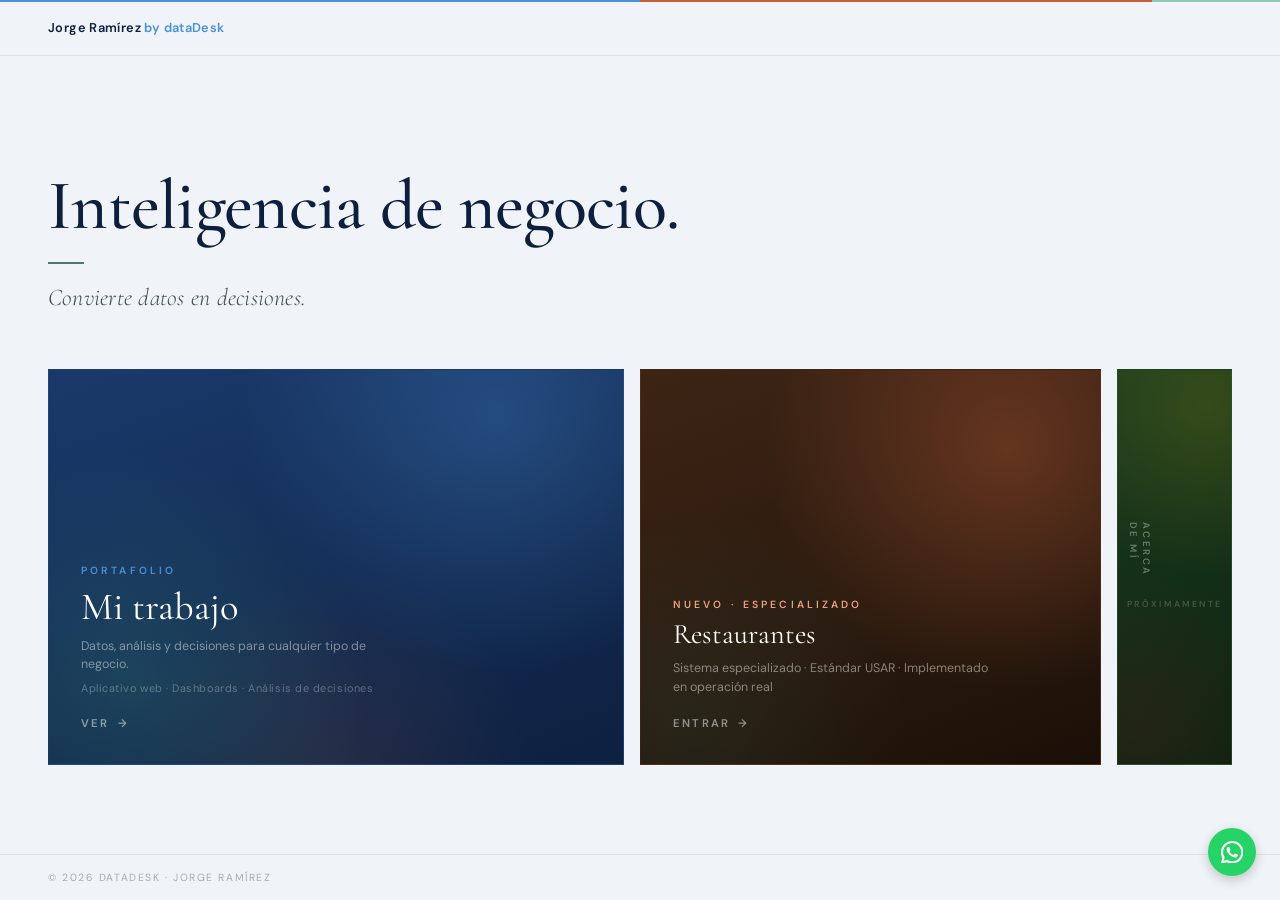
==== index.html @ 88507399 "fix: acerca como pagina propia Ramirez/Malgesto, revierte redirect Co-Authored-By: Claude Sonnet 4.6" ====
<!DOCTYPE html>
<html lang="es">
<head>
  <meta charset="UTF-8">
  <meta name="viewport" content="width=device-width, initial-scale=1.0">
  <title>dataDesk · Jorge Ramírez</title>
  <link rel="stylesheet" href="styles.css">
  <style>
    body {
      background: #f0f4f8;
      color: var(--ink);
      height: 100vh;
      overflow: hidden;
      display: flex;
      flex-direction: column;
    }

    /* Franja de color discreta en la parte superior */
    body::before {
      content: '';
      position: fixed;
      top: 0; left: 0; right: 0;
      height: 2px;
      background: linear-gradient(to right, var(--blue-accent) 0%, var(--blue-accent) 50%, var(--terracotta) 50%, var(--terracotta) 90%, rgba(76,175,130,0.6) 90%, rgba(76,175,130,0.6) 100%);
      z-index: 200;
    }

    /* Nav override para fondo claro */
    .site-nav {
      background: rgba(240,244,248,0.97);
      border-bottom: 1px solid rgba(0,0,0,0.06);
    }
    .nav-brand { color: var(--blue-deep); text-transform: none; letter-spacing: 0.03em; }
    .nav-brand span { color: var(--blue-accent); }
    .nav-links { display: none; }
    .brand-inline { text-transform: none; letter-spacing: 0.04em; font-weight: 700; }

    .selector-wrap {
      flex: 1;
      display: flex;
      flex-direction: column;
      justify-content: center;
      padding: 0 3rem;
      max-width: 1400px;
      margin: 0 auto;
      width: 100%;
      padding-top: 5rem;
    }

    .selector-header {
      margin-bottom: 3.5rem;
    }

    .selector-eyebrow {
      font-size: 0.7rem;
      font-weight: 600;
      letter-spacing: 0.35em;
      text-transform: uppercase;
      color: var(--blue-accent);
      margin-bottom: 1rem;
    }

    .selector-title {
      font-family: 'Cormorant Garamond', serif;
      font-size: clamp(3rem, 5.5vw, 5rem);
      font-weight: 500;
      line-height: 1.05;
      color: var(--blue-deep);
      letter-spacing: -0.01em;
    }

    .selector-title::after {
      content: '';
      display: block;
      width: 36px;
      height: 2px;
      background: var(--green-mid);
      margin-top: 1.2rem;
    }

    .selector-sub {
      margin-top: 1.1rem;
      font-family: 'Cormorant Garamond', serif;
      font-size: clamp(1.2rem, 2vw, 1.5rem);
      font-style: italic;
      font-weight: 300;
      color: var(--ink-soft);
      letter-spacing: 0.01em;
      line-height: 1.3;
    }

    /* CARDS */
    .cards {
      display: grid;
      grid-template-columns: 5fr 4fr 1fr;
      gap: 1rem;
      height: 44vh;
      min-height: 320px;
    }

    .card {
      position: relative;
      overflow: hidden;
      cursor: pointer;
      text-decoration: none;
      display: flex;
      flex-direction: column;
      justify-content: flex-end;
      padding: 2rem;
      transition: flex 0.5s cubic-bezier(0.4, 0, 0.2, 1);
    }

    /* Card 1 — Restaurantes */
    .card-restaurantes {
      background: linear-gradient(160deg, #3d2415 0%, #2a1a0e 60%, #1a0f07 100%);
      border: 1px solid rgba(196,96,58,0.2);
    }

    .card-restaurantes::before {
      content: '';
      position: absolute;
      inset: 0;
      background:
        radial-gradient(circle at 80% 20%, rgba(196,96,58,0.35) 0%, transparent 50%),
        radial-gradient(circle at 10% 90%, rgba(45,74,62,0.25) 0%, transparent 40%);
    }

    /* Card 2 — Mi trabajo */
    .card-trabajo {
      background: linear-gradient(160deg, #1a3a6b 0%, #0d2040 100%);
      border: 1px solid rgba(74,144,217,0.2);
    }

    .card-trabajo::before {
      content: '';
      position: absolute;
      inset: 0;
      background:
        radial-gradient(circle at 78% 12%, rgba(74,144,217,0.28) 0%, transparent 45%),
        radial-gradient(circle at 15% 80%, rgba(76,175,130,0.18) 0%, transparent 40%),
        radial-gradient(circle at 50% 100%, rgba(196,96,58,0.12) 0%, transparent 40%);
    }

    /* Card 3 — Acerca de mí */
    .card-acerca {
      background: linear-gradient(160deg, #1b3d20 0%, #0d2211 100%);
      border: 1px solid rgba(76,175,82,0.2);
      justify-content: center;
      align-items: center;
      padding: 1.5rem 1rem;
    }

    .card-acerca::before {
      content: '';
      position: absolute;
      inset: 0;
      background:
        radial-gradient(circle at 80% 10%, rgba(212,175,0,0.15) 0%, transparent 45%),
        radial-gradient(circle at 20% 90%, rgba(180,30,20,0.12) 0%, transparent 40%);
    }

    .card-content {
      position: relative;
      z-index: 1;
    }

    .card-tag {
      font-size: 0.65rem;
      font-weight: 600;
      letter-spacing: 0.3em;
      text-transform: uppercase;
      margin-bottom: 0.6rem;
    }

    .card-restaurantes .card-tag { color: var(--terracotta-soft); }
    .card-trabajo .card-tag { color: var(--blue-accent); }
    .card-acerca .card-tag {
      color: rgba(255,255,255,0.35);
      writing-mode: vertical-rl;
      text-orientation: mixed;
      letter-spacing: 0.25em;
      font-size: 0.6rem;
    }

    .card-name {
      font-family: 'Cormorant Garamond', serif;
      font-weight: 400;
      line-height: 1.05;
      color: var(--white);
    }

    .card-trabajo .card-name { font-size: clamp(1.8rem, 3vw, 3rem); }
    .card-restaurantes .card-name { font-size: clamp(1.4rem, 2.2vw, 2.2rem); }

    .card-desc {
      margin-top: 0.6rem;
      font-size: 0.78rem;
      color: rgba(255,255,255,0.45);
      line-height: 1.5;
      max-width: 320px;
    }

    .card-cta {
      margin-top: 1.2rem;
      display: inline-flex;
      align-items: center;
      gap: 0.5rem;
      font-size: 0.7rem;
      font-weight: 600;
      letter-spacing: 0.2em;
      text-transform: uppercase;
      color: rgba(255,255,255,0.5);
      transition: color 0.2s;
    }

    .card-restaurantes:hover .card-cta { color: var(--terracotta-soft); }
    .card-trabajo:hover .card-cta { color: var(--blue-accent); }

    .card-cta::after {
      content: '→';
      transition: transform 0.2s;
    }

    .card:hover .card-cta::after { transform: translateX(4px); }

    /* Hover effects */
    .card-restaurantes:hover { border-color: rgba(196,96,58,0.4); }
    .card-restaurantes:hover .card-cta { color: var(--terracotta-soft); }
    .card-trabajo:hover { border-color: rgba(74,144,217,0.3); }
    .card-acerca:hover { border-color: rgba(255,255,255,0.12); }

    /* Footer line */
    .selector-footer {
      padding: 1rem 3rem;
      font-size: 0.65rem;
      color: rgba(0,0,0,0.3);
      letter-spacing: 0.15em;
      text-transform: uppercase;
      border-top: 1px solid rgba(0,0,0,0.08);
      max-width: 1400px;
      margin: 0 auto;
      width: 100%;
    }

    .card-subtitle {
      margin-top: 0.4rem;
      font-size: 0.68rem;
      color: rgba(255,255,255,0.3);
      line-height: 1.5;
      letter-spacing: 0.05em;
    }

    .card-prox {
      display: inline-block;
      margin-top: 0.75rem;
      font-size: 0.55rem;
      font-weight: 600;
      letter-spacing: 0.25em;
      text-transform: uppercase;
      color: rgba(255,255,255,0.2);
    }

    @media (max-width: 768px) {
      body { overflow: auto; }
      .cards {
        grid-template-columns: 1fr;
        grid-template-rows: auto auto auto;
        height: auto;
        gap: 0.75rem;
      }
      .card { min-height: 180px; padding: 1.5rem; }
      .card-acerca { min-height: 80px; align-items: flex-start; }
      .card-acerca .card-tag { writing-mode: horizontal-tb; }
    }
  </style>
</head>
<body>

  <nav class="site-nav">
    <a href="index.html" class="nav-brand">Jorge Ramírez <span>by dataDesk</span></a>
    <ul class="nav-links">
      <li><a href="restaurantes.html">Restaurantes</a></li>
      <li><a href="jorgeramirez/index.html">Mi trabajo</a></li>
      <li><a href="acerca.html">Acerca de mí</a></li>
    </ul>
  </nav>

  <div class="selector-wrap">

    <div class="selector-header">
      <h1 class="selector-title">Inteligencia de negocio.</h1>
      <p class="selector-sub">Convierte datos en decisiones.</p>
    </div>

    <div class="cards">

      <a href="jorgeramirez/index.html" class="card card-trabajo">
        <div class="card-content">
          <p class="card-tag">Portafolio</p>
          <h2 class="card-name">Mi trabajo</h2>
          <p class="card-desc">Datos, análisis y decisiones para cualquier tipo de negocio.</p>
          <p class="card-subtitle">Aplicativo web · Dashboards · Análisis de decisiones</p>
          <span class="card-cta">Ver</span>
        </div>
      </a>

      <a href="restaurantes.html" class="card card-restaurantes">
        <div class="card-content">
          <p class="card-tag">Nuevo · Especializado</p>
          <h2 class="card-name">Restaurantes</h2>
          <p class="card-desc">Sistema especializado · Estándar USAR · Implementado en operación real</p>
          <span class="card-cta">Entrar</span>
        </div>
      </a>

      <a href="acerca.html" class="card card-acerca">
        <div class="card-content">
          <p class="card-tag">Acerca<br>de mí</p>
          <span class="card-prox">Próximamente</span>
        </div>
      </a>

    </div>

  </div>

  <div class="selector-footer">
    <span>© 2026 dataDesk · Jorge Ramírez</span>
  </div>

  <a href="https://wa.me/525543183792" class="wa-float" target="_blank" aria-label="WhatsApp">
    <svg viewBox="0 0 24 24" xmlns="http://www.w3.org/2000/svg">
      <path d="M17.472 14.382c-.297-.149-1.758-.867-2.03-.967-.273-.099-.471-.148-.67.15-.197.297-.767.966-.94 1.164-.173.199-.347.223-.644.075-.297-.15-1.255-.463-2.39-1.475-.883-.788-1.48-1.761-1.653-2.059-.173-.297-.018-.458.13-.606.134-.133.298-.347.446-.52.149-.174.198-.298.298-.497.099-.198.05-.371-.025-.52-.075-.149-.669-1.612-.916-2.207-.242-.579-.487-.5-.669-.51-.173-.008-.371-.01-.57-.01-.198 0-.52.074-.792.372-.272.297-1.04 1.016-1.04 2.479 0 1.462 1.065 2.875 1.213 3.074.149.198 2.096 3.2 5.077 4.487.709.306 1.262.489 1.694.625.712.227 1.36.195 1.871.118.571-.085 1.758-.719 2.006-1.413.248-.694.248-1.289.173-1.413-.074-.124-.272-.198-.57-.347z"/>
      <path d="M12 0C5.373 0 0 5.373 0 12c0 2.124.558 4.122 1.535 5.854L.057 23.215a.75.75 0 0 0 .921.921l5.361-1.478A11.945 11.945 0 0 0 12 24c6.627 0 12-5.373 12-12S18.627 0 12 0zm0 21.75a9.714 9.714 0 0 1-5.003-1.384l-.36-.214-3.733 1.028 1.028-3.733-.214-.36A9.714 9.714 0 0 1 2.25 12C2.25 6.615 6.615 2.25 12 2.25S21.75 6.615 21.75 12 17.385 21.75 12 21.75z"/>
    </svg>
  </a>

  <script src="script.js"></script>
</body>
</html>
---- styles.css ----
@import url('https://fonts.googleapis.com/css2?family=Cormorant+Garamond:ital,wght@0,300;0,400;0,500;0,600;1,300;1,400;1,500&family=DM+Sans:wght@300;400;500;600&display=swap');

:root {
  --ink: #1a2a28;
  --ink-soft: #3d4f4c;
  --paper: #f5f0e8;
  --paper-warm: #ebe4d6;
  --green: #2d4a3e;
  --green-mid: #4a7c6f;
  --green-soft: #7fb5a8;
  --terracotta: #c4603a;
  --terracotta-soft: #e8a080;
  --line: #d4ccb9;

  /* dataDesk brand */
  --blue-deep: #0d1f3c;
  --blue-mid: #1a3a6b;
  --blue-soft: #2e5fa3;
  --blue-accent: #4a90d9;
  --white: #ffffff;
  --off-white: #f0f4f8;
  --orange: #e67e22;
}

* { box-sizing: border-box; margin: 0; padding: 0; }

body {
  font-family: 'DM Sans', sans-serif;
  -webkit-font-smoothing: antialiased;
}

/* ===== SHARED NAV ===== */
.site-nav {
  position: fixed;
  top: 0;
  left: 0;
  right: 0;
  z-index: 100;
  display: flex;
  justify-content: space-between;
  align-items: center;
  padding: 1.2rem 3rem;
  background: rgba(13, 31, 60, 0.95);
  backdrop-filter: blur(8px);
  border-bottom: 1px solid rgba(74, 144, 217, 0.15);
}

.nav-brand {
  font-family: 'DM Sans', sans-serif;
  font-size: 0.8rem;
  font-weight: 600;
  letter-spacing: 0.2em;
  text-transform: uppercase;
  color: var(--white);
  text-decoration: none;
}

.nav-brand span {
  color: var(--blue-accent);
}

.nav-links {
  display: flex;
  gap: 2.5rem;
  list-style: none;
}

.nav-links a {
  font-size: 0.75rem;
  font-weight: 500;
  letter-spacing: 0.15em;
  text-transform: uppercase;
  color: rgba(255,255,255,0.6);
  text-decoration: none;
  transition: color 0.2s;
}

.nav-links a:hover,
.nav-links a.active {
  color: var(--white);
}

/* ===== WHATSAPP FLOAT ===== */
.wa-float {
  position: fixed;
  bottom: 1.5rem;
  right: 1.5rem;
  z-index: 999;
  width: 3rem;
  height: 3rem;
  background: #25D366;
  border-radius: 50%;
  display: flex;
  align-items: center;
  justify-content: center;
  text-decoration: none;
  opacity: 0;
  transform: scale(0.8);
  transition: opacity 0.3s ease, transform 0.3s ease;
  box-shadow: 0 4px 12px rgba(0,0,0,0.2);
}
.wa-float.visible {
  opacity: 1;
  transform: scale(1);
}
.wa-float:hover {
  transform: scale(1.08);
  background: #20ba5a;
}
.wa-float svg {
  width: 1.4rem;
  height: 1.4rem;
  fill: white;
}
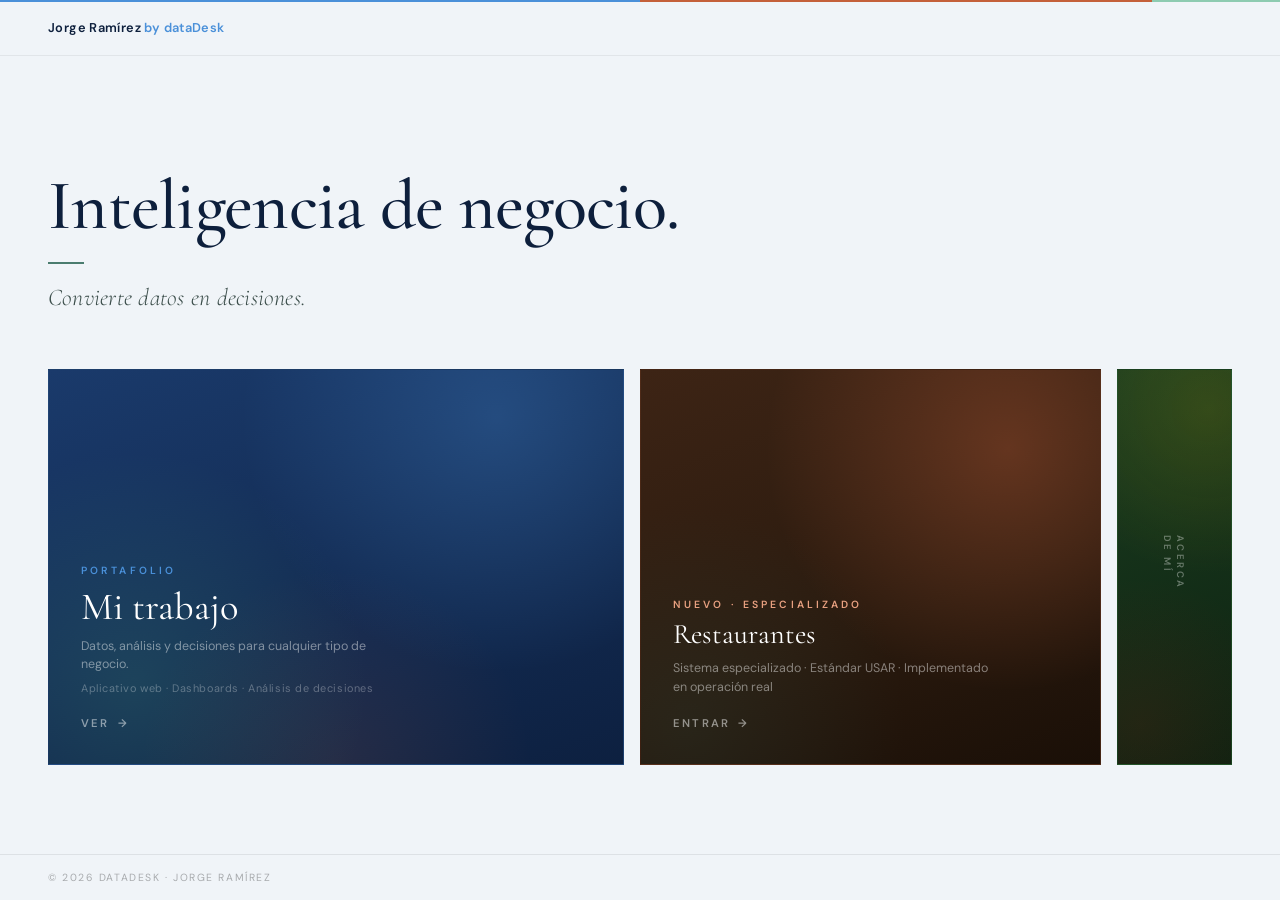
==== commit fed1e788: "fix: remove Proximamente from acerca card" ====
--- a/index.html
+++ b/index.html
@@ -316,7 +316,6 @@
       <a href="acerca.html" class="card card-acerca">
         <div class="card-content">
           <p class="card-tag">Acerca<br>de mí</p>
-          <span class="card-prox">Próximamente</span>
         </div>
       </a>
 
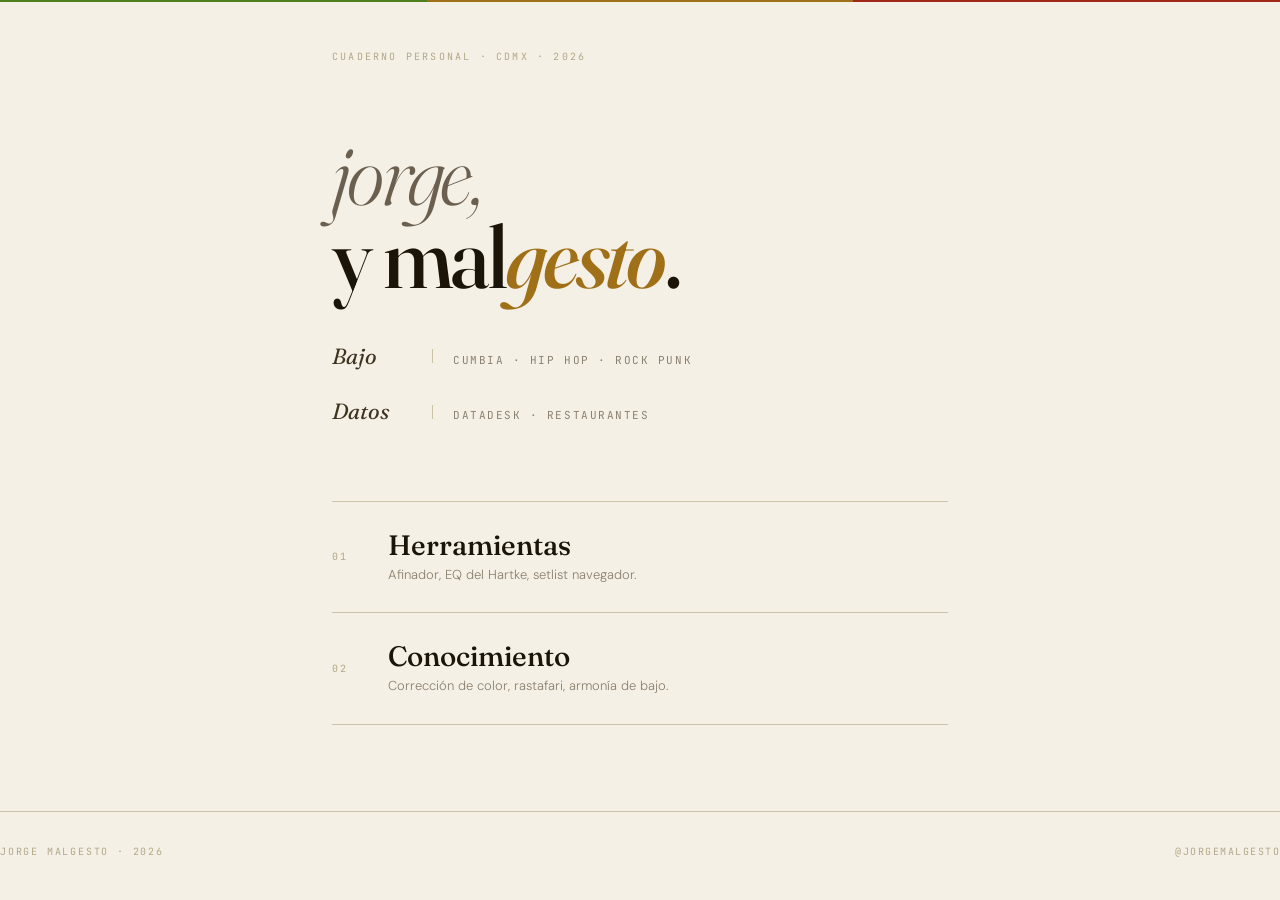
==== commit 22caff9d: "redesign: index + conocimiento caminos" ====
--- a/index.html
+++ b/index.html
@@ -3,337 +3,346 @@
 <head>
   <meta charset="UTF-8">
   <meta name="viewport" content="width=device-width, initial-scale=1.0">
-  <title>dataDesk · Jorge Ramírez</title>
-  <link rel="stylesheet" href="styles.css">
+  <title>Jorge Malgesto</title>
+  <meta name="description" content="Bajo · Datos · CDMX">
+
+  <link rel="preconnect" href="https://fonts.googleapis.com">
+  <link rel="preconnect" href="https://fonts.gstatic.com" crossorigin>
+  <link href="https://fonts.googleapis.com/css2?family=Fraunces:ital,opsz,wght@0,9..144,300;0,9..144,400;0,9..144,500;1,9..144,300;1,9..144,400;1,9..144,500&family=DM+Sans:wght@300;400;500&family=JetBrains+Mono:wght@400;500&display=swap" rel="stylesheet">
+
   <style>
+    /* ── Tokens ─────────────────────────────────────────── */
+    :root {
+      --bg:          #f5f0e6;
+      --bg-card:     #ede8d8;
+      --bg-soft:     #e4dece;
+      --text:        #1a1508;
+      --text-soft:   #3d3420;
+      --text-mute:   #6b6050;
+      --text-dim:    #8a8070;
+      --text-faint:  #b0a888;
+      --border:      #ccc4a8;
+      --border-soft: #bab09a;
+      --green:       #4e8020;
+      --gold:        #a07018;
+      --red:         #a02818;
+
+      --serif: 'Fraunces', Georgia, serif;
+      --sans:  'DM Sans', system-ui, sans-serif;
+      --mono:  'JetBrains Mono', monospace;
+    }
+
+    *, *::before, *::after { box-sizing: border-box; margin: 0; padding: 0; }
+    html { -webkit-text-size-adjust: 100%; }
+
     body {
-      background: #f0f4f8;
-      color: var(--ink);
-      height: 100vh;
-      overflow: hidden;
-      display: flex;
-      flex-direction: column;
-    }
-
-    /* Franja de color discreta en la parte superior */
-    body::before {
-      content: '';
+      background: var(--bg);
+      color: var(--text);
+      font-family: var(--sans);
+      font-size: 16px;
+      line-height: 1.6;
+      min-height: 100dvh;
+      -webkit-font-smoothing: antialiased;
+    }
+
+    a { color: inherit; text-decoration: none; }
+
+    /* ── Franja rasta ────────────────────────────────────── */
+    .stripe {
       position: fixed;
       top: 0; left: 0; right: 0;
       height: 2px;
-      background: linear-gradient(to right, var(--blue-accent) 0%, var(--blue-accent) 50%, var(--terracotta) 50%, var(--terracotta) 90%, rgba(76,175,130,0.6) 90%, rgba(76,175,130,0.6) 100%);
-      z-index: 200;
-    }
-
-    /* Nav override para fondo claro */
-    .site-nav {
-      background: rgba(240,244,248,0.97);
-      border-bottom: 1px solid rgba(0,0,0,0.06);
-    }
-    .nav-brand { color: var(--blue-deep); text-transform: none; letter-spacing: 0.03em; }
-    .nav-brand span { color: var(--blue-accent); }
-    .nav-links { display: none; }
-    .brand-inline { text-transform: none; letter-spacing: 0.04em; font-weight: 700; }
-
-    .selector-wrap {
-      flex: 1;
-      display: flex;
-      flex-direction: column;
-      justify-content: center;
-      padding: 0 3rem;
-      max-width: 1400px;
+      display: flex;
+      z-index: 100;
+    }
+    .stripe span { flex: 1; }
+    .stripe span:nth-child(1) { background: var(--green); }
+    .stripe span:nth-child(2) { background: var(--gold); }
+    .stripe span:nth-child(3) { background: var(--red); }
+
+    /* ── Layout ──────────────────────────────────────────── */
+    .page {
+      padding-top: 2px;
+      min-height: 100dvh;
+      display: grid;
+      grid-template-rows: auto 1fr auto;
+    }
+
+    .shell {
+      max-width: 680px;
       margin: 0 auto;
       width: 100%;
-      padding-top: 5rem;
-    }
-
-    .selector-header {
-      margin-bottom: 3.5rem;
-    }
-
-    .selector-eyebrow {
-      font-size: 0.7rem;
-      font-weight: 600;
-      letter-spacing: 0.35em;
-      text-transform: uppercase;
-      color: var(--blue-accent);
-      margin-bottom: 1rem;
-    }
-
-    .selector-title {
-      font-family: 'Cormorant Garamond', serif;
-      font-size: clamp(3rem, 5.5vw, 5rem);
+      padding: 0 32px;
+    }
+
+    /* ── Header ──────────────────────────────────────────── */
+    .site-header {
+      padding: 40px 0 0;
+    }
+
+    .header-label {
+      font-family: var(--mono);
+      font-size: 10px;
+      text-transform: uppercase;
+      letter-spacing: 0.22em;
+      color: var(--text-faint);
+    }
+
+    /* ── Hero ────────────────────────────────────────────── */
+    .hero {
+      padding: 64px 0 72px;
+    }
+
+    .wordmark {
+      display: block;
+      font-family: var(--serif);
+      font-weight: 300;
+      font-size: clamp(52px, 10vw, 88px);
+      line-height: 0.95;
+      letter-spacing: -0.03em;
+      margin-bottom: 40px;
+    }
+
+    .wordmark__first {
+      display: block;
+      color: var(--text-mute);
+      font-style: italic;
+    }
+
+    .wordmark__second {
+      display: block;
+      color: var(--text);
+      font-style: normal;
       font-weight: 500;
-      line-height: 1.05;
-      color: var(--blue-deep);
-      letter-spacing: -0.01em;
-    }
-
-    .selector-title::after {
-      content: '';
-      display: block;
-      width: 36px;
-      height: 2px;
-      background: var(--green-mid);
-      margin-top: 1.2rem;
-    }
-
-    .selector-sub {
-      margin-top: 1.1rem;
-      font-family: 'Cormorant Garamond', serif;
-      font-size: clamp(1.2rem, 2vw, 1.5rem);
+    }
+
+    .wordmark__accent {
       font-style: italic;
+      color: var(--gold);
+    }
+
+    /* ── Pillars ─────────────────────────────────────────── */
+    .pillars {
+      display: flex;
+      flex-direction: column;
+      gap: 20px;
+    }
+
+    .pillar {
+      display: flex;
+      align-items: baseline;
+      gap: 20px;
+    }
+
+    .pillar__label {
+      font-family: var(--serif);
+      font-size: 22px;
+      font-weight: 400;
+      font-style: italic;
+      color: var(--text-soft);
+      flex-shrink: 0;
+      width: 80px;
+    }
+
+    .pillar__detail {
+      font-family: var(--mono);
+      font-size: 11px;
+      text-transform: uppercase;
+      letter-spacing: 0.14em;
+      color: var(--text-dim);
+      line-height: 1.5;
+    }
+
+    .pillar__sep {
+      width: 1px;
+      height: 14px;
+      background: var(--border);
+      flex-shrink: 0;
+      align-self: center;
+    }
+
+    /* ── Nav ─────────────────────────────────────────────── */
+    .site-nav {
+      border-top: 0.5px solid var(--border);
+    }
+
+    .nav-item {
+      display: flex;
+      align-items: center;
+      gap: 24px;
+      padding: 28px 0;
+      border-bottom: 0.5px solid var(--border);
+      cursor: pointer;
+      transition: gap 200ms ease-out;
+    }
+
+    .nav-item:hover { gap: 32px; }
+    .nav-item:hover .nav-num { color: var(--text-mute); }
+    .nav-item:hover .nav-title { color: var(--green); }
+    .nav-item:hover .nav-arrow { opacity: 1; transform: translateX(4px); }
+
+    .nav-num {
+      font-family: var(--mono);
+      font-size: 10px;
+      text-transform: uppercase;
+      letter-spacing: 0.2em;
+      color: var(--text-faint);
+      transition: color 200ms;
+      flex-shrink: 0;
+      width: 32px;
+    }
+
+    .nav-body { flex: 1; }
+
+    .nav-title {
+      font-family: var(--serif);
+      font-size: 28px;
+      font-weight: 500;
+      color: var(--text);
+      line-height: 1.1;
+      transition: color 200ms;
+    }
+
+    .nav-desc {
+      font-family: var(--sans);
+      font-size: 13px;
       font-weight: 300;
-      color: var(--ink-soft);
-      letter-spacing: 0.01em;
-      line-height: 1.3;
-    }
-
-    /* CARDS */
-    .cards {
-      display: grid;
-      grid-template-columns: 5fr 4fr 1fr;
-      gap: 1rem;
-      height: 44vh;
-      min-height: 320px;
-    }
-
-    .card {
-      position: relative;
-      overflow: hidden;
-      cursor: pointer;
-      text-decoration: none;
-      display: flex;
-      flex-direction: column;
-      justify-content: flex-end;
-      padding: 2rem;
-      transition: flex 0.5s cubic-bezier(0.4, 0, 0.2, 1);
-    }
-
-    /* Card 1 — Restaurantes */
-    .card-restaurantes {
-      background: linear-gradient(160deg, #3d2415 0%, #2a1a0e 60%, #1a0f07 100%);
-      border: 1px solid rgba(196,96,58,0.2);
-    }
-
-    .card-restaurantes::before {
-      content: '';
-      position: absolute;
-      inset: 0;
-      background:
-        radial-gradient(circle at 80% 20%, rgba(196,96,58,0.35) 0%, transparent 50%),
-        radial-gradient(circle at 10% 90%, rgba(45,74,62,0.25) 0%, transparent 40%);
-    }
-
-    /* Card 2 — Mi trabajo */
-    .card-trabajo {
-      background: linear-gradient(160deg, #1a3a6b 0%, #0d2040 100%);
-      border: 1px solid rgba(74,144,217,0.2);
-    }
-
-    .card-trabajo::before {
-      content: '';
-      position: absolute;
-      inset: 0;
-      background:
-        radial-gradient(circle at 78% 12%, rgba(74,144,217,0.28) 0%, transparent 45%),
-        radial-gradient(circle at 15% 80%, rgba(76,175,130,0.18) 0%, transparent 40%),
-        radial-gradient(circle at 50% 100%, rgba(196,96,58,0.12) 0%, transparent 40%);
-    }
-
-    /* Card 3 — Acerca de mí */
-    .card-acerca {
-      background: linear-gradient(160deg, #1b3d20 0%, #0d2211 100%);
-      border: 1px solid rgba(76,175,82,0.2);
-      justify-content: center;
+      color: var(--text-dim);
+      margin-top: 4px;
+      line-height: 1.5;
+    }
+
+    .nav-arrow {
+      font-size: 18px;
+      color: var(--text-dim);
+      opacity: 0;
+      transition: opacity 200ms, transform 200ms ease-out;
+      flex-shrink: 0;
+    }
+
+    /* ── Footer ──────────────────────────────────────────── */
+    .site-footer {
+      padding: 32px 0 40px;
+      display: flex;
       align-items: center;
-      padding: 1.5rem 1rem;
-    }
-
-    .card-acerca::before {
-      content: '';
-      position: absolute;
-      inset: 0;
-      background:
-        radial-gradient(circle at 80% 10%, rgba(212,175,0,0.15) 0%, transparent 45%),
-        radial-gradient(circle at 20% 90%, rgba(180,30,20,0.12) 0%, transparent 40%);
-    }
-
-    .card-content {
-      position: relative;
-      z-index: 1;
-    }
-
-    .card-tag {
-      font-size: 0.65rem;
-      font-weight: 600;
-      letter-spacing: 0.3em;
-      text-transform: uppercase;
-      margin-bottom: 0.6rem;
-    }
-
-    .card-restaurantes .card-tag { color: var(--terracotta-soft); }
-    .card-trabajo .card-tag { color: var(--blue-accent); }
-    .card-acerca .card-tag {
-      color: rgba(255,255,255,0.35);
-      writing-mode: vertical-rl;
-      text-orientation: mixed;
-      letter-spacing: 0.25em;
-      font-size: 0.6rem;
-    }
-
-    .card-name {
-      font-family: 'Cormorant Garamond', serif;
-      font-weight: 400;
-      line-height: 1.05;
-      color: var(--white);
-    }
-
-    .card-trabajo .card-name { font-size: clamp(1.8rem, 3vw, 3rem); }
-    .card-restaurantes .card-name { font-size: clamp(1.4rem, 2.2vw, 2.2rem); }
-
-    .card-desc {
-      margin-top: 0.6rem;
-      font-size: 0.78rem;
-      color: rgba(255,255,255,0.45);
-      line-height: 1.5;
-      max-width: 320px;
-    }
-
-    .card-cta {
-      margin-top: 1.2rem;
-      display: inline-flex;
-      align-items: center;
-      gap: 0.5rem;
-      font-size: 0.7rem;
-      font-weight: 600;
-      letter-spacing: 0.2em;
-      text-transform: uppercase;
-      color: rgba(255,255,255,0.5);
-      transition: color 0.2s;
-    }
-
-    .card-restaurantes:hover .card-cta { color: var(--terracotta-soft); }
-    .card-trabajo:hover .card-cta { color: var(--blue-accent); }
-
-    .card-cta::after {
-      content: '→';
-      transition: transform 0.2s;
-    }
-
-    .card:hover .card-cta::after { transform: translateX(4px); }
-
-    /* Hover effects */
-    .card-restaurantes:hover { border-color: rgba(196,96,58,0.4); }
-    .card-restaurantes:hover .card-cta { color: var(--terracotta-soft); }
-    .card-trabajo:hover { border-color: rgba(74,144,217,0.3); }
-    .card-acerca:hover { border-color: rgba(255,255,255,0.12); }
-
-    /* Footer line */
-    .selector-footer {
-      padding: 1rem 3rem;
-      font-size: 0.65rem;
-      color: rgba(0,0,0,0.3);
+      justify-content: space-between;
+      border-top: 0.5px solid var(--border);
+    }
+
+    .footer-sig {
+      font-family: var(--mono);
+      font-size: 10px;
+      text-transform: uppercase;
+      letter-spacing: 0.18em;
+      color: var(--text-faint);
+    }
+
+    .footer-ig {
+      font-family: var(--mono);
+      font-size: 10px;
+      text-transform: uppercase;
       letter-spacing: 0.15em;
-      text-transform: uppercase;
-      border-top: 1px solid rgba(0,0,0,0.08);
-      max-width: 1400px;
-      margin: 0 auto;
-      width: 100%;
-    }
-
-    .card-subtitle {
-      margin-top: 0.4rem;
-      font-size: 0.68rem;
-      color: rgba(255,255,255,0.3);
-      line-height: 1.5;
-      letter-spacing: 0.05em;
-    }
-
-    .card-prox {
-      display: inline-block;
-      margin-top: 0.75rem;
-      font-size: 0.55rem;
-      font-weight: 600;
-      letter-spacing: 0.25em;
-      text-transform: uppercase;
-      color: rgba(255,255,255,0.2);
-    }
-
-    @media (max-width: 768px) {
-      body { overflow: auto; }
-      .cards {
-        grid-template-columns: 1fr;
-        grid-template-rows: auto auto auto;
-        height: auto;
-        gap: 0.75rem;
-      }
-      .card { min-height: 180px; padding: 1.5rem; }
-      .card-acerca { min-height: 80px; align-items: flex-start; }
-      .card-acerca .card-tag { writing-mode: horizontal-tb; }
+      color: var(--text-faint);
+      transition: color 150ms;
+    }
+
+    .footer-ig:hover { color: var(--green); }
+
+    /* ── Entrada ─────────────────────────────────────────── */
+    @keyframes rise {
+      from { opacity: 0; transform: translateY(12px); }
+      to   { opacity: 1; transform: translateY(0); }
+    }
+
+    .wordmark   { animation: rise 0.6s ease-out both; }
+    .pillars    { animation: rise 0.6s ease-out 0.1s both; }
+    .nav-item:nth-child(1) { animation: rise 0.5s ease-out 0.2s both; }
+    .nav-item:nth-child(2) { animation: rise 0.5s ease-out 0.28s both; }
+
+    /* ── Mobile ──────────────────────────────────────────── */
+    @media (max-width: 480px) {
+      .shell { padding: 0 24px; }
+      .hero  { padding: 48px 0 56px; }
+      .pillar { flex-direction: column; gap: 4px; }
+      .pillar__sep { display: none; }
+      .pillar__label { width: auto; }
     }
   </style>
 </head>
 <body>
 
-  <nav class="site-nav">
-    <a href="index.html" class="nav-brand">Jorge Ramírez <span>by dataDesk</span></a>
-    <ul class="nav-links">
-      <li><a href="restaurantes.html">Restaurantes</a></li>
-      <li><a href="jorgeramirez/index.html">Mi trabajo</a></li>
-      <li><a href="acerca.html">Acerca de mí</a></li>
-    </ul>
-  </nav>
-
-  <div class="selector-wrap">
-
-    <div class="selector-header">
-      <h1 class="selector-title">Inteligencia de negocio.</h1>
-      <p class="selector-sub">Convierte datos en decisiones.</p>
+<div class="stripe" aria-hidden="true">
+  <span></span><span></span><span></span>
+</div>
+
+<div class="page">
+
+  <header class="site-header">
+    <div class="shell">
+      <span class="header-label">Cuaderno personal · CDMX · 2026</span>
     </div>
-
-    <div class="cards">
-
-      <a href="jorgeramirez/index.html" class="card card-trabajo">
-        <div class="card-content">
-          <p class="card-tag">Portafolio</p>
-          <h2 class="card-name">Mi trabajo</h2>
-          <p class="card-desc">Datos, análisis y decisiones para cualquier tipo de negocio.</p>
-          <p class="card-subtitle">Aplicativo web · Dashboards · Análisis de decisiones</p>
-          <span class="card-cta">Ver</span>
+  </header>
+
+  <main>
+    <div class="shell">
+
+      <!-- Hero -->
+      <section class="hero">
+
+        <span class="wordmark" aria-label="Jorge, y malgesto.">
+          <span class="wordmark__first">jorge,</span>
+          <span class="wordmark__second">y mal<span class="wordmark__accent">gesto</span>.</span>
+        </span>
+
+        <div class="pillars">
+          <div class="pillar">
+            <span class="pillar__label">Bajo</span>
+            <div class="pillar__sep"></div>
+            <span class="pillar__detail">Cumbia · Hip Hop · Rock Punk</span>
+          </div>
+          <div class="pillar">
+            <span class="pillar__label">Datos</span>
+            <div class="pillar__sep"></div>
+            <span class="pillar__detail">dataDesk · Restaurantes</span>
+          </div>
         </div>
-      </a>
-
-      <a href="restaurantes.html" class="card card-restaurantes">
-        <div class="card-content">
-          <p class="card-tag">Nuevo · Especializado</p>
-          <h2 class="card-name">Restaurantes</h2>
-          <p class="card-desc">Sistema especializado · Estándar USAR · Implementado en operación real</p>
-          <span class="card-cta">Entrar</span>
-        </div>
-      </a>
-
-      <a href="acerca.html" class="card card-acerca">
-        <div class="card-content">
-          <p class="card-tag">Acerca<br>de mí</p>
-        </div>
-      </a>
+
+      </section>
+
+      <!-- Nav -->
+      <nav class="site-nav" aria-label="Apartados">
+
+        <a href="herramientas/" class="nav-item">
+          <span class="nav-num">01</span>
+          <div class="nav-body">
+            <div class="nav-title">Herramientas</div>
+            <div class="nav-desc">Afinador, EQ del Hartke, setlist navegador.</div>
+          </div>
+          <span class="nav-arrow">→</span>
+        </a>
+
+        <a href="conocimiento/" class="nav-item">
+          <span class="nav-num">02</span>
+          <div class="nav-body">
+            <div class="nav-title">Conocimiento</div>
+            <div class="nav-desc">Corrección de color, rastafari, armonía de bajo.</div>
+          </div>
+          <span class="nav-arrow">→</span>
+        </a>
+
+      </nav>
 
     </div>
-
-  </div>
-
-  <div class="selector-footer">
-    <span>© 2026 dataDesk · Jorge Ramírez</span>
-  </div>
-
-  <a href="https://wa.me/525543183792" class="wa-float" target="_blank" aria-label="WhatsApp">
-    <svg viewBox="0 0 24 24" xmlns="http://www.w3.org/2000/svg">
-      <path d="M17.472 14.382c-.297-.149-1.758-.867-2.03-.967-.273-.099-.471-.148-.67.15-.197.297-.767.966-.94 1.164-.173.199-.347.223-.644.075-.297-.15-1.255-.463-2.39-1.475-.883-.788-1.48-1.761-1.653-2.059-.173-.297-.018-.458.13-.606.134-.133.298-.347.446-.52.149-.174.198-.298.298-.497.099-.198.05-.371-.025-.52-.075-.149-.669-1.612-.916-2.207-.242-.579-.487-.5-.669-.51-.173-.008-.371-.01-.57-.01-.198 0-.52.074-.792.372-.272.297-1.04 1.016-1.04 2.479 0 1.462 1.065 2.875 1.213 3.074.149.198 2.096 3.2 5.077 4.487.709.306 1.262.489 1.694.625.712.227 1.36.195 1.871.118.571-.085 1.758-.719 2.006-1.413.248-.694.248-1.289.173-1.413-.074-.124-.272-.198-.57-.347z"/>
-      <path d="M12 0C5.373 0 0 5.373 0 12c0 2.124.558 4.122 1.535 5.854L.057 23.215a.75.75 0 0 0 .921.921l5.361-1.478A11.945 11.945 0 0 0 12 24c6.627 0 12-5.373 12-12S18.627 0 12 0zm0 21.75a9.714 9.714 0 0 1-5.003-1.384l-.36-.214-3.733 1.028 1.028-3.733-.214-.36A9.714 9.714 0 0 1 2.25 12C2.25 6.615 6.615 2.25 12 2.25S21.75 6.615 21.75 12 17.385 21.75 12 21.75z"/>
-    </svg>
-  </a>
-
-  <script src="script.js"></script>
+  </main>
+
+  <footer class="site-footer">
+    <div class="shell" style="display:contents">
+      <span class="footer-sig">Jorge Malgesto · 2026</span>
+      <a href="https://instagram.com/jorgemalgesto" class="footer-ig" target="_blank" rel="noopener">@jorgemalgesto</a>
+    </div>
+  </footer>
+
+</div>
+
 </body>
 </html>
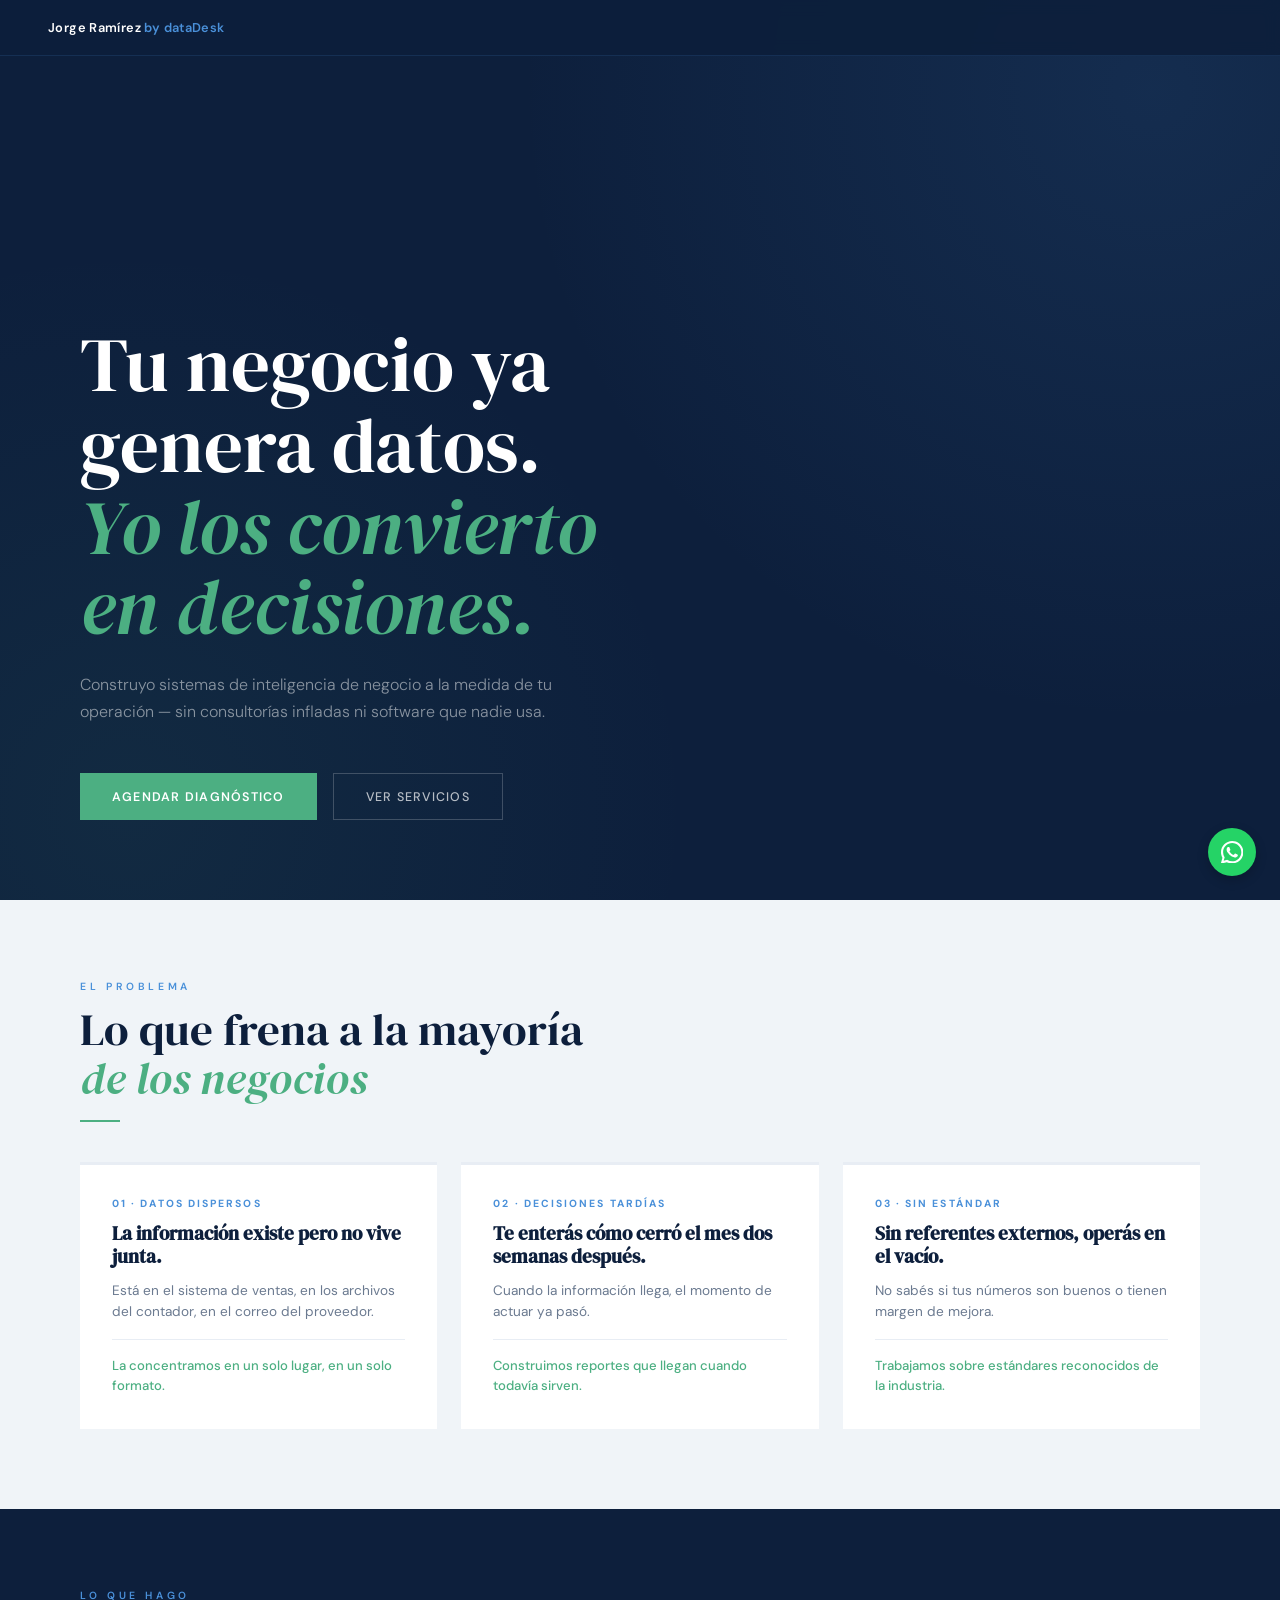
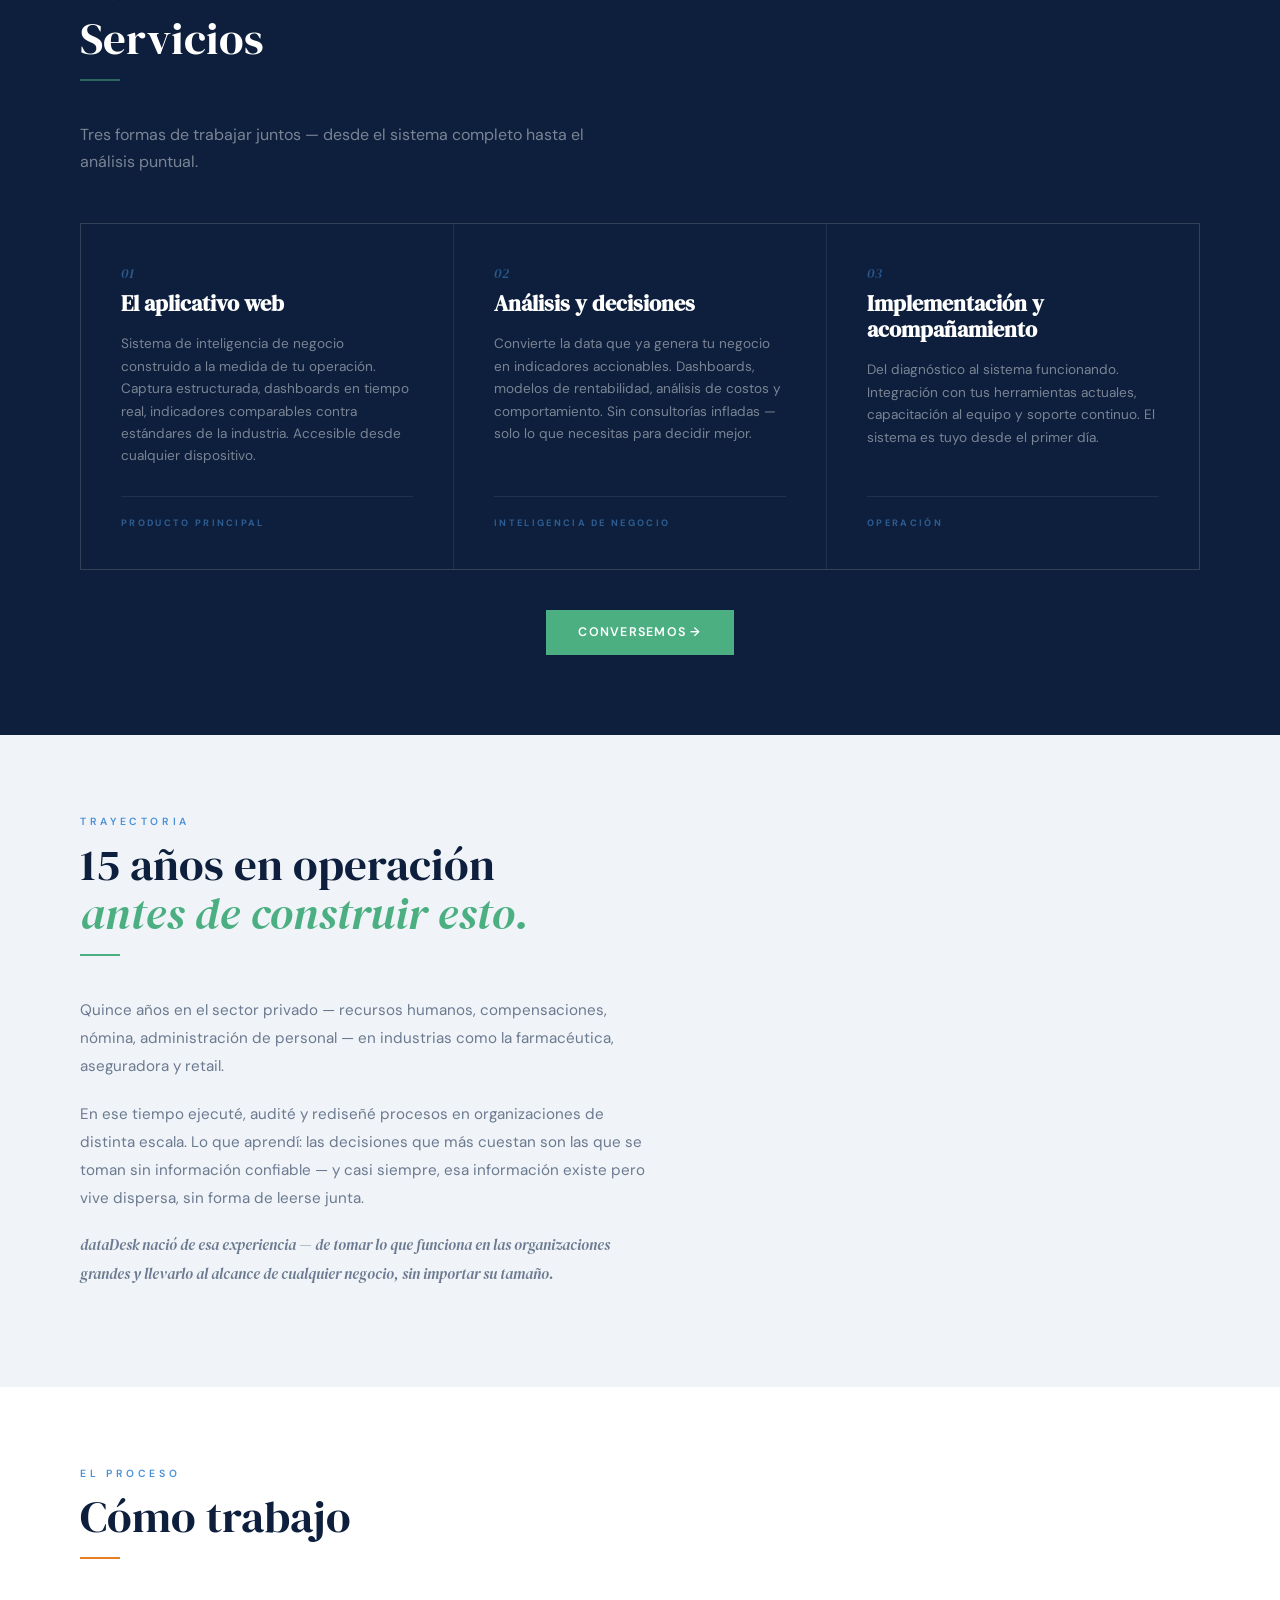
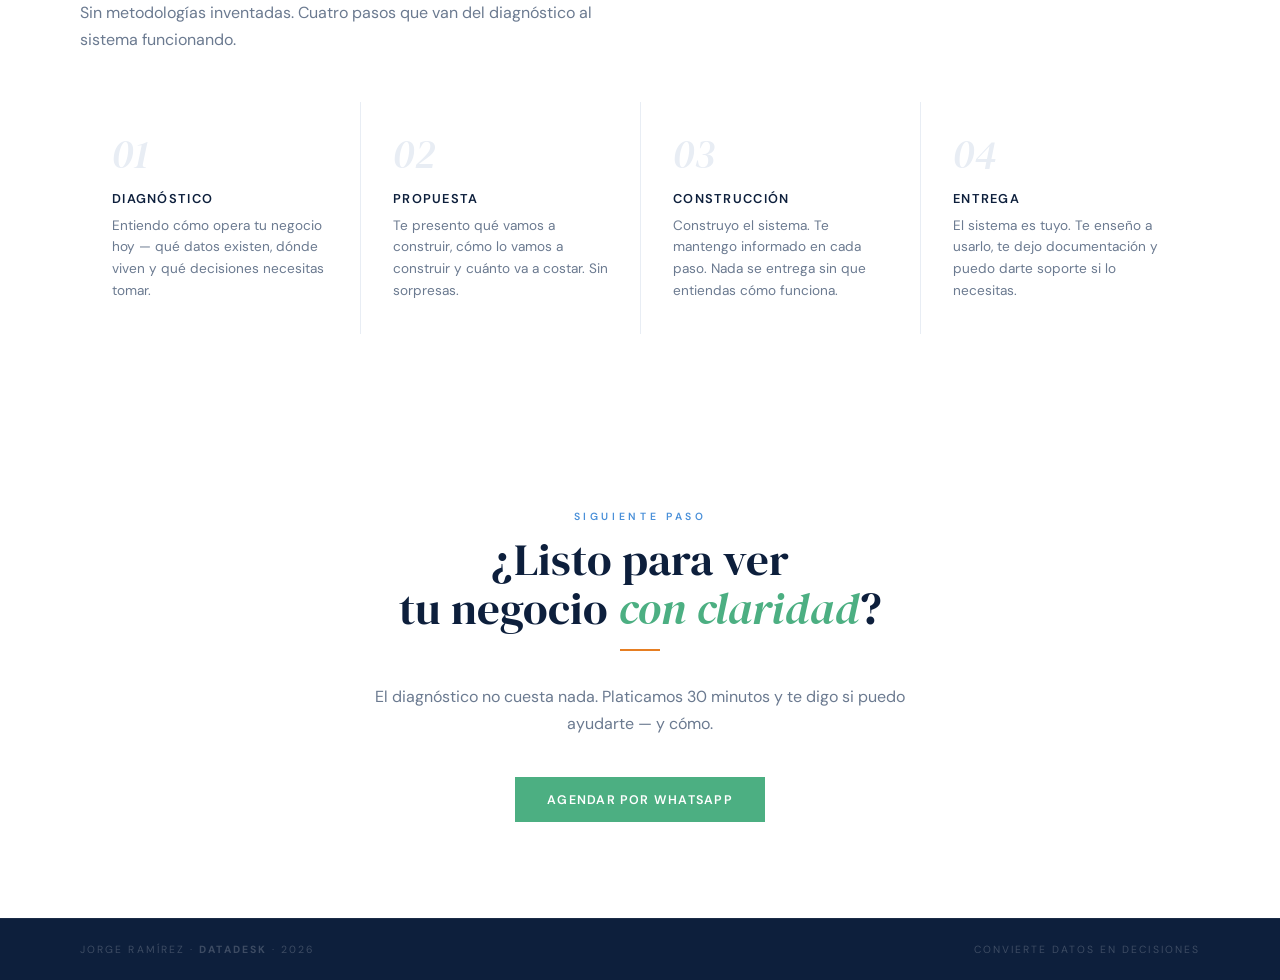
==== commit 2f1eb8f0: "fix: restaurar sitio jorgeramirez dataDesk — index, styles, script" ====
--- a/index.html
+++ b/index.html
@@ -3,346 +3,565 @@
 <head>
   <meta charset="UTF-8">
   <meta name="viewport" content="width=device-width, initial-scale=1.0">
-  <title>Jorge Malgesto</title>
-  <meta name="description" content="Bajo · Datos · CDMX">
-
+  <title>Jorge Ramírez · dataDesk — Convierte datos en decisiones</title>
   <link rel="preconnect" href="https://fonts.googleapis.com">
   <link rel="preconnect" href="https://fonts.gstatic.com" crossorigin>
-  <link href="https://fonts.googleapis.com/css2?family=Fraunces:ital,opsz,wght@0,9..144,300;0,9..144,400;0,9..144,500;1,9..144,300;1,9..144,400;1,9..144,500&family=DM+Sans:wght@300;400;500&family=JetBrains+Mono:wght@400;500&display=swap" rel="stylesheet">
-
+  <link href="https://fonts.googleapis.com/css2?family=DM+Serif+Display:ital@0;1&family=DM+Sans:opsz,wght@9..40,300;9..40,400;9..40,500;9..40,600&display=swap" rel="stylesheet">
+  <link rel="stylesheet" href="styles.css">
   <style>
-    /* ── Tokens ─────────────────────────────────────────── */
     :root {
-      --bg:          #f5f0e6;
-      --bg-card:     #ede8d8;
-      --bg-soft:     #e4dece;
-      --text:        #1a1508;
-      --text-soft:   #3d3420;
-      --text-mute:   #6b6050;
-      --text-dim:    #8a8070;
-      --text-faint:  #b0a888;
-      --border:      #ccc4a8;
-      --border-soft: #bab09a;
-      --green:       #4e8020;
-      --gold:        #a07018;
-      --red:         #a02818;
-
-      --serif: 'Fraunces', Georgia, serif;
-      --sans:  'DM Sans', system-ui, sans-serif;
-      --mono:  'JetBrains Mono', monospace;
-    }
-
-    *, *::before, *::after { box-sizing: border-box; margin: 0; padding: 0; }
-    html { -webkit-text-size-adjust: 100%; }
+      --navy: #0d1f3c;
+      --navy-mid: #1a3a6b;
+      --blue: #2e5fa3;
+      --accent: #4a90d9;
+      --green: #4caf82;
+      --white: #ffffff;
+      --off-white: #f0f4f8;
+      --gray: #6b7a90;
+      --gray-light: #e8edf4;
+      --ink: #1a2333;
+    }
+
+    * { box-sizing: border-box; margin: 0; padding: 0; }
 
     body {
-      background: var(--bg);
-      color: var(--text);
-      font-family: var(--sans);
-      font-size: 16px;
-      line-height: 1.6;
-      min-height: 100dvh;
+      font-family: 'DM Sans', sans-serif;
+      background: var(--white);
+      color: var(--ink);
       -webkit-font-smoothing: antialiased;
     }
 
-    a { color: inherit; text-decoration: none; }
-
-    /* ── Franja rasta ────────────────────────────────────── */
-    .stripe {
-      position: fixed;
-      top: 0; left: 0; right: 0;
-      height: 2px;
-      display: flex;
-      z-index: 100;
-    }
-    .stripe span { flex: 1; }
-    .stripe span:nth-child(1) { background: var(--green); }
-    .stripe span:nth-child(2) { background: var(--gold); }
-    .stripe span:nth-child(3) { background: var(--red); }
-
-    /* ── Layout ──────────────────────────────────────────── */
-    .page {
-      padding-top: 2px;
-      min-height: 100dvh;
-      display: grid;
-      grid-template-rows: auto 1fr auto;
-    }
-
-    .shell {
-      max-width: 680px;
-      margin: 0 auto;
-      width: 100%;
-      padding: 0 32px;
-    }
-
-    /* ── Header ──────────────────────────────────────────── */
-    .site-header {
-      padding: 40px 0 0;
-    }
-
-    .header-label {
-      font-family: var(--mono);
-      font-size: 10px;
-      text-transform: uppercase;
-      letter-spacing: 0.22em;
-      color: var(--text-faint);
-    }
-
-    /* ── Hero ────────────────────────────────────────────── */
+    .fade-in {
+      opacity: 0;
+      transform: translateY(20px);
+      transition: opacity 0.6s ease, transform 0.6s ease;
+    }
+    .fade-in.visible {
+      opacity: 1;
+      transform: translateY(0);
+    }
+
     .hero {
-      padding: 64px 0 72px;
-    }
-
-    .wordmark {
-      display: block;
-      font-family: var(--serif);
-      font-weight: 300;
-      font-size: clamp(52px, 10vw, 88px);
-      line-height: 0.95;
-      letter-spacing: -0.03em;
-      margin-bottom: 40px;
-    }
-
-    .wordmark__first {
-      display: block;
-      color: var(--text-mute);
-      font-style: italic;
-    }
-
-    .wordmark__second {
-      display: block;
-      color: var(--text);
-      font-style: normal;
-      font-weight: 500;
-    }
-
-    .wordmark__accent {
-      font-style: italic;
-      color: var(--gold);
-    }
-
-    /* ── Pillars ─────────────────────────────────────────── */
-    .pillars {
+      min-height: 100vh;
+      background: var(--navy);
       display: flex;
       flex-direction: column;
-      gap: 20px;
-    }
-
-    .pillar {
+      justify-content: flex-end;
+      padding: 9rem 5rem 5rem;
+      position: relative;
+      overflow: hidden;
+    }
+
+    .hero::before {
+      content: '';
+      position: absolute;
+      inset: 0;
+      background:
+        radial-gradient(circle at 90% 10%, rgba(74,144,217,0.12) 0%, transparent 45%),
+        radial-gradient(circle at 10% 90%, rgba(76,175,130,0.08) 0%, transparent 40%);
+    }
+
+    .hero-eyebrow {
+      font-size: 0.7rem;
+      font-weight: 600;
+      letter-spacing: 0.35em;
+      text-transform: uppercase;
+      color: var(--accent);
+      margin-bottom: 1.5rem;
+      position: relative;
+    }
+
+    .hero-title {
+      font-family: 'DM Serif Display', serif;
+      font-size: clamp(2.8rem, 6vw, 5.5rem);
+      font-weight: 400;
+      line-height: 1.05;
+      color: var(--white);
+      max-width: 820px;
+      position: relative;
+      margin-bottom: 1.5rem;
+    }
+
+    .hero-title em {
+      font-style: italic;
+      color: var(--green);
+    }
+
+    .hero-sub {
+      font-size: 1rem;
+      font-weight: 300;
+      color: rgba(255,255,255,0.5);
+      max-width: 480px;
+      line-height: 1.7;
+      position: relative;
+      margin-bottom: 3rem;
+    }
+
+    .hero-ctas {
       display: flex;
-      align-items: baseline;
-      gap: 20px;
-    }
-
-    .pillar__label {
-      font-family: var(--serif);
-      font-size: 22px;
+      gap: 1rem;
+      position: relative;
+    }
+
+    .btn-primary {
+      display: inline-flex;
+      align-items: center;
+      gap: 0.5rem;
+      background: var(--green);
+      color: var(--white);
+      text-decoration: none;
+      padding: 0.9rem 2rem;
+      font-size: 0.78rem;
+      font-weight: 600;
+      letter-spacing: 0.1em;
+      text-transform: uppercase;
+      transition: background 0.2s;
+    }
+
+    .btn-primary:hover { background: #3d9e72; }
+
+    .btn-secondary {
+      display: inline-flex;
+      align-items: center;
+      gap: 0.5rem;
+      border: 1px solid rgba(255,255,255,0.2);
+      color: rgba(255,255,255,0.7);
+      text-decoration: none;
+      padding: 0.9rem 2rem;
+      font-size: 0.78rem;
+      font-weight: 500;
+      letter-spacing: 0.1em;
+      text-transform: uppercase;
+      transition: border-color 0.2s, color 0.2s;
+    }
+
+    .btn-secondary:hover {
+      border-color: rgba(255,255,255,0.5);
+      color: var(--white);
+    }
+
+    section { padding: 5rem; }
+
+    .section-label {
+      font-size: 0.65rem;
+      font-weight: 600;
+      letter-spacing: 0.35em;
+      text-transform: uppercase;
+      color: var(--accent);
+      margin-bottom: 0.75rem;
+      display: block;
+    }
+
+    .section-title {
+      font-family: 'DM Serif Display', serif;
+      font-size: clamp(1.8rem, 3.5vw, 3rem);
       font-weight: 400;
+      line-height: 1.1;
+      color: var(--navy);
+      margin-bottom: 1rem;
+    }
+
+    .section-title em {
       font-style: italic;
-      color: var(--text-soft);
-      flex-shrink: 0;
-      width: 80px;
-    }
-
-    .pillar__detail {
-      font-family: var(--mono);
-      font-size: 11px;
-      text-transform: uppercase;
-      letter-spacing: 0.14em;
-      color: var(--text-dim);
-      line-height: 1.5;
-    }
-
-    .pillar__sep {
-      width: 1px;
-      height: 14px;
-      background: var(--border);
-      flex-shrink: 0;
-      align-self: center;
-    }
-
-    /* ── Nav ─────────────────────────────────────────────── */
-    .site-nav {
-      border-top: 0.5px solid var(--border);
-    }
-
-    .nav-item {
+      color: var(--green);
+    }
+
+    .section-lead {
+      font-size: 1rem;
+      color: var(--gray);
+      max-width: 560px;
+      line-height: 1.7;
+      margin-bottom: 3rem;
+    }
+
+    .divider {
+      width: 40px;
+      height: 2px;
+      background: var(--green);
+      border: none;
+      margin: 1rem 0 2.5rem;
+    }
+
+    .diagnostico { background: var(--off-white); }
+
+    .diag-grid {
+      display: grid;
+      grid-template-columns: repeat(3, 1fr);
+      gap: 1.5rem;
+      margin-top: 1rem;
+    }
+
+    .diag-card {
+      background: var(--white);
+      padding: 2rem;
+      border-top: 3px solid var(--gray-light);
+      transition: border-color 0.2s;
+    }
+
+    .diag-card:hover { border-top-color: var(--green); }
+
+    .diag-icon {
+      font-size: 0.65rem;
+      font-weight: 700;
+      letter-spacing: 0.2em;
+      text-transform: uppercase;
+      color: var(--accent);
+      margin-bottom: 0.75rem;
+      display: block;
+    }
+
+    .diag-problem {
+      font-family: 'DM Serif Display', serif;
+      font-size: 1.2rem;
+      color: var(--navy);
+      margin-bottom: 0.75rem;
+      line-height: 1.2;
+    }
+
+    .diag-solution {
+      font-size: 0.85rem;
+      color: var(--gray);
+      line-height: 1.6;
+    }
+
+    .diag-solution strong { color: var(--green); font-weight: 600; }
+
+    .diag-sep {
+      border-top: 1px solid var(--gray-light);
+      margin-top: 1rem;
+      padding-top: 1rem;
+    }
+
+    .diag-solve {
+      font-size: 0.82rem;
+      color: var(--green);
+      line-height: 1.55;
+      font-weight: 500;
+    }
+
+    .servicios { background: var(--navy); }
+    .servicios .section-title { color: var(--white); }
+    .servicios .section-lead { color: rgba(255,255,255,0.45); }
+    .servicios .section-label { color: var(--accent); }
+    .servicios .divider { background: rgba(76,175,130,0.5); }
+
+    .propuestas-grid {
+      display: grid;
+      grid-template-columns: repeat(3, 1fr);
+      gap: 1px;
+      background: rgba(255,255,255,0.08);
+      border: 1px solid rgba(255,255,255,0.08);
+    }
+
+    .propuesta-card {
+      background: var(--navy);
+      padding: 2.5rem;
       display: flex;
-      align-items: center;
-      gap: 24px;
-      padding: 28px 0;
-      border-bottom: 0.5px solid var(--border);
-      cursor: pointer;
-      transition: gap 200ms ease-out;
-    }
-
-    .nav-item:hover { gap: 32px; }
-    .nav-item:hover .nav-num { color: var(--text-mute); }
-    .nav-item:hover .nav-title { color: var(--green); }
-    .nav-item:hover .nav-arrow { opacity: 1; transform: translateX(4px); }
-
-    .nav-num {
-      font-family: var(--mono);
-      font-size: 10px;
-      text-transform: uppercase;
-      letter-spacing: 0.2em;
-      color: var(--text-faint);
-      transition: color 200ms;
-      flex-shrink: 0;
-      width: 32px;
-    }
-
-    .nav-body { flex: 1; }
-
-    .nav-title {
-      font-family: var(--serif);
-      font-size: 28px;
-      font-weight: 500;
-      color: var(--text);
-      line-height: 1.1;
-      transition: color 200ms;
-    }
-
-    .nav-desc {
-      font-family: var(--sans);
-      font-size: 13px;
-      font-weight: 300;
-      color: var(--text-dim);
-      margin-top: 4px;
-      line-height: 1.5;
-    }
-
-    .nav-arrow {
-      font-size: 18px;
-      color: var(--text-dim);
-      opacity: 0;
-      transition: opacity 200ms, transform 200ms ease-out;
-      flex-shrink: 0;
-    }
-
-    /* ── Footer ──────────────────────────────────────────── */
-    .site-footer {
-      padding: 32px 0 40px;
+      flex-direction: column;
+      transition: background 0.2s;
+    }
+
+    .propuesta-card:hover { background: rgba(255,255,255,0.04); }
+
+    .propuesta-num {
+      font-family: 'DM Serif Display', serif;
+      font-size: 0.85rem;
+      font-style: italic;
+      color: rgba(74,144,217,0.5);
+      display: block;
+      margin-bottom: 0.5rem;
+    }
+
+    .propuesta-title {
+      font-family: 'DM Serif Display', serif;
+      font-size: 1.35rem;
+      color: var(--white);
+      margin-bottom: 1rem;
+      line-height: 1.2;
+    }
+
+    .propuesta-desc {
+      font-size: 0.85rem;
+      color: rgba(255,255,255,0.45);
+      line-height: 1.65;
+      flex: 1;
+      margin-bottom: 1.75rem;
+    }
+
+    .propuesta-footer {
       display: flex;
       align-items: center;
       justify-content: space-between;
-      border-top: 0.5px solid var(--border);
-    }
-
-    .footer-sig {
-      font-family: var(--mono);
-      font-size: 10px;
-      text-transform: uppercase;
-      letter-spacing: 0.18em;
-      color: var(--text-faint);
-    }
-
-    .footer-ig {
-      font-family: var(--mono);
-      font-size: 10px;
-      text-transform: uppercase;
-      letter-spacing: 0.15em;
-      color: var(--text-faint);
-      transition: color 150ms;
-    }
-
-    .footer-ig:hover { color: var(--green); }
-
-    /* ── Entrada ─────────────────────────────────────────── */
-    @keyframes rise {
-      from { opacity: 0; transform: translateY(12px); }
-      to   { opacity: 1; transform: translateY(0); }
-    }
-
-    .wordmark   { animation: rise 0.6s ease-out both; }
-    .pillars    { animation: rise 0.6s ease-out 0.1s both; }
-    .nav-item:nth-child(1) { animation: rise 0.5s ease-out 0.2s both; }
-    .nav-item:nth-child(2) { animation: rise 0.5s ease-out 0.28s both; }
-
-    /* ── Mobile ──────────────────────────────────────────── */
-    @media (max-width: 480px) {
-      .shell { padding: 0 24px; }
-      .hero  { padding: 48px 0 56px; }
-      .pillar { flex-direction: column; gap: 4px; }
-      .pillar__sep { display: none; }
-      .pillar__label { width: auto; }
-    }
+      padding-top: 1.25rem;
+      border-top: 1px solid rgba(255,255,255,0.08);
+    }
+
+    .propuesta-tag {
+      font-size: 0.58rem;
+      font-weight: 700;
+      letter-spacing: 0.25em;
+      text-transform: uppercase;
+      color: rgba(74,144,217,0.55);
+    }
+
+    .servicios-cta { text-align: center; margin-top: 2.5rem; }
+
+    .validado { background: var(--off-white); }
+
+    .validado-text p {
+      font-size: 0.95rem;
+      line-height: 1.85;
+      color: var(--gray);
+      max-width: 580px;
+      margin-bottom: 1.2rem;
+    }
+
+    .validado-origen {
+      font-family: 'DM Serif Display', serif;
+      font-size: 1.1rem;
+      font-style: italic;
+      color: var(--navy);
+      margin-top: 0.5rem;
+    }
+
+    .como-trabajo { background: var(--white); }
+
+    .pasos {
+      display: grid;
+      grid-template-columns: repeat(4, 1fr);
+      gap: 0;
+      margin-top: 1rem;
+    }
+
+    .paso {
+      padding: 2rem;
+      border-left: 1px solid var(--gray-light);
+      position: relative;
+    }
+
+    .paso:first-child { border-left: none; }
+
+    .paso-num {
+      font-family: 'DM Serif Display', serif;
+      font-size: 2.5rem;
+      font-style: italic;
+      color: var(--gray-light);
+      display: block;
+      margin-bottom: 1rem;
+      line-height: 1;
+    }
+
+    .paso-title {
+      font-size: 0.8rem;
+      font-weight: 600;
+      letter-spacing: 0.1em;
+      text-transform: uppercase;
+      color: var(--navy);
+      margin-bottom: 0.5rem;
+    }
+
+    .paso-desc {
+      font-size: 0.85rem;
+      color: var(--gray);
+      line-height: 1.6;
+    }
+
+    .contacto {
+      background: var(--white);
+      text-align: center;
+      padding: 6rem 5rem;
+    }
+
+    .contacto .section-title { max-width: 500px; margin: 0 auto 1rem; }
+    .contacto .section-lead { margin: 0 auto 2.5rem; text-align: center; }
+
+    .footer {
+      background: var(--navy);
+      padding: 1.5rem 5rem;
+      display: flex;
+      justify-content: space-between;
+      align-items: center;
+      border-top: 1px solid rgba(255,255,255,0.06);
+    }
+
+    .footer span {
+      font-size: 0.65rem;
+      letter-spacing: 0.2em;
+      text-transform: uppercase;
+      color: rgba(255,255,255,0.2);
+    }
+
+    .como-trabajo .divider { background: var(--orange); }
+    .contacto .divider { background: var(--orange); }
+
+    @media (max-width: 900px) {
+      .hero { padding: 7rem 2rem 3.5rem; }
+      section { padding: 3.5rem 2rem; }
+      .diag-grid { grid-template-columns: 1fr; }
+      .pasos { grid-template-columns: 1fr 1fr; }
+      .propuestas-grid { grid-template-columns: 1fr; }
+      .contacto { padding: 3.5rem 2rem; }
+      .footer { padding: 1.5rem 2rem; flex-direction: column; gap: 0.5rem; }
+      .hero-ctas { flex-direction: column; }
+    }
+
+    @media (max-width: 560px) {
+      .pasos { grid-template-columns: 1fr; }
+    }
+
+    .nav-brand { text-transform: none !important; letter-spacing: 0.03em !important; }
+    .nav-links { display: none; }
+    .brand-inline { text-transform: none; letter-spacing: 0.04em; font-weight: 700; }
   </style>
 </head>
 <body>
 
-<div class="stripe" aria-hidden="true">
-  <span></span><span></span><span></span>
-</div>
-
-<div class="page">
-
-  <header class="site-header">
-    <div class="shell">
-      <span class="header-label">Cuaderno personal · CDMX · 2026</span>
+  <nav class="site-nav">
+    <a href="index.html" class="nav-brand">Jorge Ramírez <span>by dataDesk</span></a>
+    <ul class="nav-links">
+      <li><a href="../restaurantes.html">Restaurantes</a></li>
+      <li><a href="index.html" class="active">Mi trabajo</a></li>
+      <li><a href="../acerca.html">Acerca de mí</a></li>
+    </ul>
+  </nav>
+
+  <section class="hero">
+    <h1 class="hero-title">Tu negocio ya<br>genera datos.<br><em>Yo los convierto<br>en decisiones.</em></h1>
+    <p class="hero-sub">Construyo sistemas de inteligencia de negocio a la medida de tu operación — sin consultorías infladas ni software que nadie usa.</p>
+    <div class="hero-ctas">
+      <a href="https://wa.me/525543183792" class="btn-primary" target="_blank">Agendar diagnóstico</a>
+      <a href="#servicios" class="btn-secondary">Ver servicios</a>
     </div>
-  </header>
-
-  <main>
-    <div class="shell">
-
-      <!-- Hero -->
-      <section class="hero">
-
-        <span class="wordmark" aria-label="Jorge, y malgesto.">
-          <span class="wordmark__first">jorge,</span>
-          <span class="wordmark__second">y mal<span class="wordmark__accent">gesto</span>.</span>
-        </span>
-
-        <div class="pillars">
-          <div class="pillar">
-            <span class="pillar__label">Bajo</span>
-            <div class="pillar__sep"></div>
-            <span class="pillar__detail">Cumbia · Hip Hop · Rock Punk</span>
-          </div>
-          <div class="pillar">
-            <span class="pillar__label">Datos</span>
-            <div class="pillar__sep"></div>
-            <span class="pillar__detail">dataDesk · Restaurantes</span>
-          </div>
+  </section>
+
+  <section class="diagnostico">
+    <span class="section-label fade-in">El problema</span>
+    <h2 class="section-title fade-in">Lo que frena a la mayoría<br><em>de los negocios</em></h2>
+    <hr class="divider fade-in">
+    <div class="diag-grid">
+      <div class="diag-card fade-in">
+        <span class="diag-icon">01 · Datos dispersos</span>
+        <h3 class="diag-problem">La información existe pero no vive junta.</h3>
+        <p class="diag-solution">Está en el sistema de ventas, en los archivos del contador, en el correo del proveedor.</p>
+        <div class="diag-sep">
+          <p class="diag-solve">La concentramos en un solo lugar, en un solo formato.</p>
         </div>
-
-      </section>
-
-      <!-- Nav -->
-      <nav class="site-nav" aria-label="Apartados">
-
-        <a href="herramientas/" class="nav-item">
-          <span class="nav-num">01</span>
-          <div class="nav-body">
-            <div class="nav-title">Herramientas</div>
-            <div class="nav-desc">Afinador, EQ del Hartke, setlist navegador.</div>
-          </div>
-          <span class="nav-arrow">→</span>
-        </a>
-
-        <a href="conocimiento/" class="nav-item">
-          <span class="nav-num">02</span>
-          <div class="nav-body">
-            <div class="nav-title">Conocimiento</div>
-            <div class="nav-desc">Corrección de color, rastafari, armonía de bajo.</div>
-          </div>
-          <span class="nav-arrow">→</span>
-        </a>
-
-      </nav>
-
+      </div>
+      <div class="diag-card fade-in">
+        <span class="diag-icon">02 · Decisiones tardías</span>
+        <h3 class="diag-problem">Te enterás cómo cerró el mes dos semanas después.</h3>
+        <p class="diag-solution">Cuando la información llega, el momento de actuar ya pasó.</p>
+        <div class="diag-sep">
+          <p class="diag-solve">Construimos reportes que llegan cuando todavía sirven.</p>
+        </div>
+      </div>
+      <div class="diag-card fade-in">
+        <span class="diag-icon">03 · Sin estándar</span>
+        <h3 class="diag-problem">Sin referentes externos, operás en el vacío.</h3>
+        <p class="diag-solution">No sabés si tus números son buenos o tienen margen de mejora.</p>
+        <div class="diag-sep">
+          <p class="diag-solve">Trabajamos sobre estándares reconocidos de la industria.</p>
+        </div>
+      </div>
     </div>
-  </main>
-
-  <footer class="site-footer">
-    <div class="shell" style="display:contents">
-      <span class="footer-sig">Jorge Malgesto · 2026</span>
-      <a href="https://instagram.com/jorgemalgesto" class="footer-ig" target="_blank" rel="noopener">@jorgemalgesto</a>
+  </section>
+
+  <section class="servicios" id="servicios">
+    <span class="section-label fade-in">Lo que hago</span>
+    <h2 class="section-title fade-in">Servicios</h2>
+    <hr class="divider fade-in">
+    <p class="section-lead fade-in">Tres formas de trabajar juntos — desde el sistema completo hasta el análisis puntual.</p>
+    <div class="propuestas-grid fade-in">
+      <div class="propuesta-card">
+        <span class="propuesta-num">01</span>
+        <h3 class="propuesta-title">El aplicativo web</h3>
+        <p class="propuesta-desc">Sistema de inteligencia de negocio construido a la medida de tu operación. Captura estructurada, dashboards en tiempo real, indicadores comparables contra estándares de la industria. Accesible desde cualquier dispositivo.</p>
+        <div class="propuesta-footer">
+          <span class="propuesta-tag">Producto principal</span>
+        </div>
+      </div>
+      <div class="propuesta-card">
+        <span class="propuesta-num">02</span>
+        <h3 class="propuesta-title">Análisis y decisiones</h3>
+        <p class="propuesta-desc">Convierte la data que ya genera tu negocio en indicadores accionables. Dashboards, modelos de rentabilidad, análisis de costos y comportamiento. Sin consultorías infladas — solo lo que necesitas para decidir mejor.</p>
+        <div class="propuesta-footer">
+          <span class="propuesta-tag">Inteligencia de negocio</span>
+        </div>
+      </div>
+      <div class="propuesta-card">
+        <span class="propuesta-num">03</span>
+        <h3 class="propuesta-title">Implementación y acompañamiento</h3>
+        <p class="propuesta-desc">Del diagnóstico al sistema funcionando. Integración con tus herramientas actuales, capacitación al equipo y soporte continuo. El sistema es tuyo desde el primer día.</p>
+        <div class="propuesta-footer">
+          <span class="propuesta-tag">Operación</span>
+        </div>
+      </div>
     </div>
+    <div class="servicios-cta">
+      <a href="https://wa.me/525543183792" class="btn-primary" target="_blank">Conversemos →</a>
+    </div>
+  </section>
+
+  <section class="validado">
+    <span class="section-label fade-in">Trayectoria</span>
+    <h2 class="section-title fade-in">15 años en operación<br><em>antes de construir esto.</em></h2>
+    <hr class="divider fade-in">
+    <div class="validado-text fade-in">
+      <p>Quince años en el sector privado — recursos humanos, compensaciones, nómina, administración de personal — en industrias como la farmacéutica, aseguradora y retail.</p>
+      <p>En ese tiempo ejecuté, audité y rediseñé procesos en organizaciones de distinta escala. Lo que aprendí: las decisiones que más cuestan son las que se toman sin información confiable — y casi siempre, esa información existe pero vive dispersa, sin forma de leerse junta.</p>
+      <p class="validado-origen">dataDesk nació de esa experiencia — de tomar lo que funciona en las organizaciones grandes y llevarlo al alcance de cualquier negocio, sin importar su tamaño.</p>
+    </div>
+  </section>
+
+  <section class="como-trabajo">
+    <span class="section-label fade-in">El proceso</span>
+    <h2 class="section-title fade-in">Cómo trabajo</h2>
+    <hr class="divider fade-in">
+    <p class="section-lead fade-in">Sin metodologías inventadas. Cuatro pasos que van del diagnóstico al sistema funcionando.</p>
+    <div class="pasos fade-in">
+      <div class="paso">
+        <span class="paso-num">01</span>
+        <div class="paso-title">Diagnóstico</div>
+        <p class="paso-desc">Entiendo cómo opera tu negocio hoy — qué datos existen, dónde viven y qué decisiones necesitas tomar.</p>
+      </div>
+      <div class="paso">
+        <span class="paso-num">02</span>
+        <div class="paso-title">Propuesta</div>
+        <p class="paso-desc">Te presento qué vamos a construir, cómo lo vamos a construir y cuánto va a costar. Sin sorpresas.</p>
+      </div>
+      <div class="paso">
+        <span class="paso-num">03</span>
+        <div class="paso-title">Construcción</div>
+        <p class="paso-desc">Construyo el sistema. Te mantengo informado en cada paso. Nada se entrega sin que entiendas cómo funciona.</p>
+      </div>
+      <div class="paso">
+        <span class="paso-num">04</span>
+        <div class="paso-title">Entrega</div>
+        <p class="paso-desc">El sistema es tuyo. Te enseño a usarlo, te dejo documentación y puedo darte soporte si lo necesitas.</p>
+      </div>
+    </div>
+  </section>
+
+  <section class="contacto">
+    <span class="section-label fade-in">Siguiente paso</span>
+    <h2 class="section-title fade-in">¿Listo para ver<br>tu negocio <em>con claridad</em>?</h2>
+    <hr class="divider fade-in" style="margin: 1rem auto 2rem">
+    <p class="section-lead fade-in">El diagnóstico no cuesta nada. Platicamos 30 minutos y te digo si puedo ayudarte — y cómo.</p>
+    <a href="https://wa.me/525543183792" class="btn-primary fade-in" target="_blank" style="display:inline-flex">Agendar por WhatsApp</a>
+  </section>
+
+  <footer class="footer">
+    <span>Jorge Ramírez · <span class="brand-inline">dataDesk</span> · 2026</span>
+    <span>Convierte datos en decisiones</span>
   </footer>
 
-</div>
-
+  <a href="https://wa.me/525543183792" class="wa-float" target="_blank" aria-label="WhatsApp">
+    <svg viewBox="0 0 24 24" xmlns="http://www.w3.org/2000/svg">
+      <path d="M17.472 14.382c-.297-.149-1.758-.867-2.03-.967-.273-.099-.471-.148-.67.15-.197.297-.767.966-.94 1.164-.173.199-.347.223-.644.075-.297-.15-1.255-.463-2.39-1.475-.883-.788-1.48-1.761-1.653-2.059-.173-.297-.018-.458.13-.606.134-.133.298-.347.446-.52.149-.174.198-.298.298-.497.099-.198.05-.371-.025-.52-.075-.149-.669-1.612-.916-2.207-.242-.579-.487-.5-.669-.51-.173-.008-.371-.01-.57-.01-.198 0-.52.074-.792.372-.272.297-1.04 1.016-1.04 2.479 0 1.462 1.065 2.875 1.213 3.074.149.198 2.096 3.2 5.077 4.487.709.306 1.262.489 1.694.625.712.227 1.36.195 1.871.118.571-.085 1.758-.719 2.006-1.413.248-.694.248-1.289.173-1.413-.074-.124-.272-.198-.57-.347z"/>
+      <path d="M12 0C5.373 0 0 5.373 0 12c0 2.124.558 4.122 1.535 5.854L.057 23.215a.75.75 0 0 0 .921.921l5.361-1.478A11.945 11.945 0 0 0 12 24c6.627 0 12-5.373 12-12S18.627 0 12 0zm0 21.75a9.714 9.714 0 0 1-5.003-1.384l-.36-.214-3.733 1.028 1.028-3.733-.214-.36A9.714 9.714 0 0 1 2.25 12C2.25 6.615 6.615 2.25 12 2.25S21.75 6.615 21.75 12 17.385 21.75 12 21.75z"/>
+    </svg>
+  </a>
+
+  <script src="../script.js"></script>
 </body>
 </html>
--- a/styles.css
+++ b/styles.css
@@ -0,0 +1,92 @@
+@import url('https://fonts.googleapis.com/css2?family=Cormorant+Garamond:ital,wght@0,300;0,400;0,500;0,600;1,300;1,400;1,500&family=DM+Sans:wght@300;400;500;600&display=swap');
+
+:root {
+  --ink: #1a2a28;
+  --ink-soft: #3d4f4c;
+  --paper: #f5f0e8;
+  --paper-warm: #ebe4d6;
+  --green: #2d4a3e;
+  --green-mid: #4a7c6f;
+  --green-soft: #7fb5a8;
+  --terracotta: #c4603a;
+  --terracotta-soft: #e8a080;
+  --line: #d4ccb9;
+  --blue-deep: #0d1f3c;
+  --blue-mid: #1a3a6b;
+  --blue-soft: #2e5fa3;
+  --blue-accent: #4a90d9;
+  --white: #ffffff;
+  --off-white: #f0f4f8;
+  --orange: #e67e22;
+}
+
+* { box-sizing: border-box; margin: 0; padding: 0; }
+
+body {
+  font-family: 'DM Sans', sans-serif;
+  -webkit-font-smoothing: antialiased;
+}
+
+.site-nav {
+  position: fixed;
+  top: 0; left: 0; right: 0;
+  z-index: 100;
+  display: flex;
+  justify-content: space-between;
+  align-items: center;
+  padding: 1.2rem 3rem;
+  background: rgba(13, 31, 60, 0.95);
+  backdrop-filter: blur(8px);
+  border-bottom: 1px solid rgba(74, 144, 217, 0.15);
+}
+
+.nav-brand {
+  font-family: 'DM Sans', sans-serif;
+  font-size: 0.8rem;
+  font-weight: 600;
+  letter-spacing: 0.2em;
+  text-transform: uppercase;
+  color: var(--white);
+  text-decoration: none;
+}
+
+.nav-brand span { color: var(--blue-accent); }
+
+.nav-links {
+  display: flex;
+  gap: 2.5rem;
+  list-style: none;
+}
+
+.nav-links a {
+  font-size: 0.75rem;
+  font-weight: 500;
+  letter-spacing: 0.15em;
+  text-transform: uppercase;
+  color: rgba(255,255,255,0.6);
+  text-decoration: none;
+  transition: color 0.2s;
+}
+
+.nav-links a:hover,
+.nav-links a.active { color: var(--white); }
+
+.wa-float {
+  position: fixed;
+  bottom: 1.5rem; right: 1.5rem;
+  z-index: 999;
+  width: 3rem; height: 3rem;
+  background: #25D366;
+  border-radius: 50%;
+  display: flex;
+  align-items: center;
+  justify-content: center;
+  text-decoration: none;
+  opacity: 0;
+  transform: scale(0.8);
+  transition: opacity 0.3s ease, transform 0.3s ease;
+  box-shadow: 0 4px 12px rgba(0,0,0,0.2);
+}
+.wa-float.visible { opacity: 1; transform: scale(1); }
+.wa-float:hover { transform: scale(1.08); background: #20ba5a; }
+.wa-float svg { width: 1.4rem; height: 1.4rem; fill: white; }
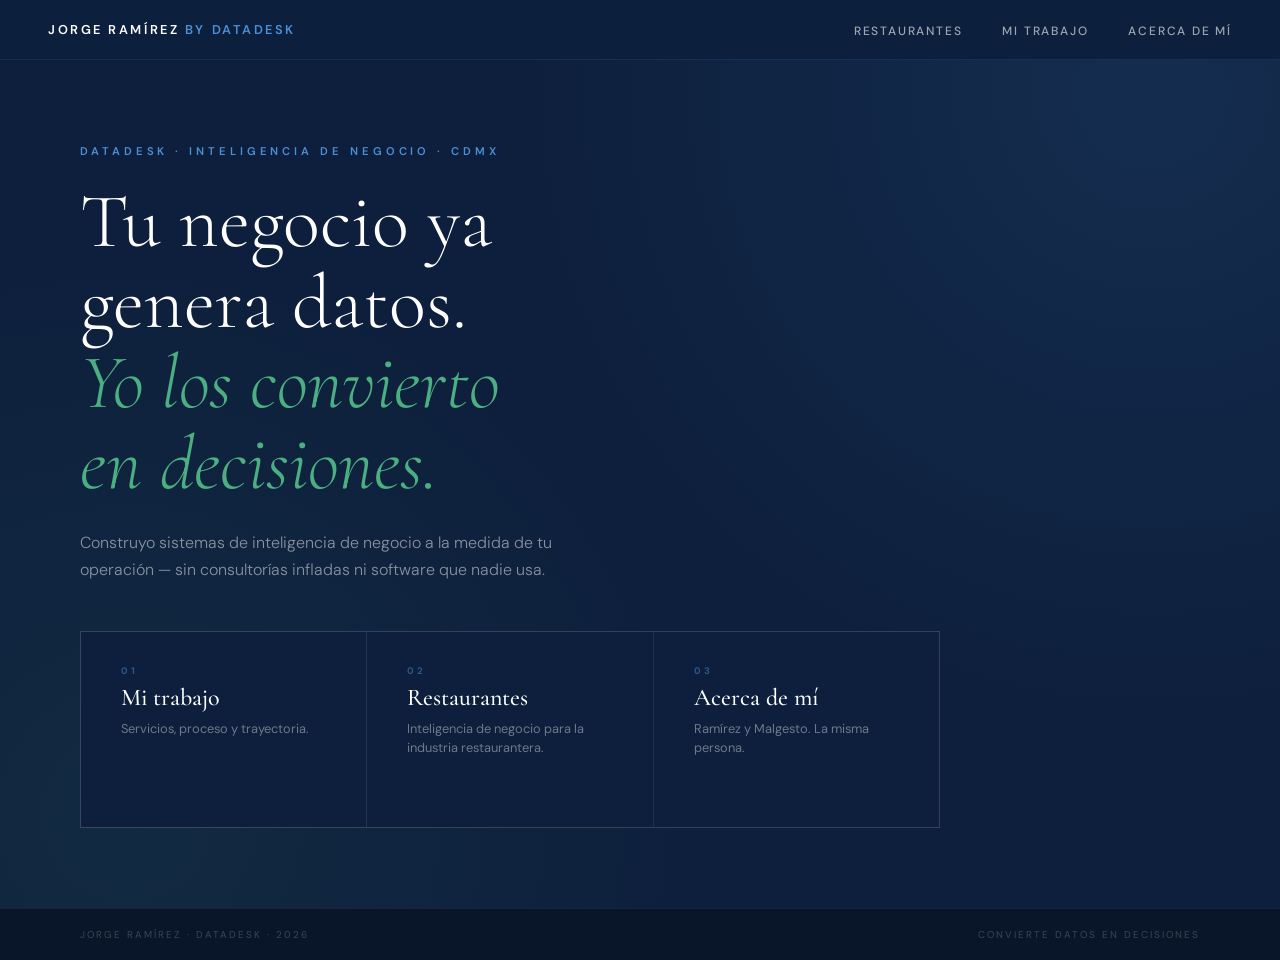
==== commit e473d9b3: "fix: restaurar index raiz con nav de 3 secciones" ====
--- a/index.html
+++ b/index.html
@@ -3,22 +3,20 @@
 <head>
   <meta charset="UTF-8">
   <meta name="viewport" content="width=device-width, initial-scale=1.0">
-  <title>Jorge Ramírez · dataDesk — Convierte datos en decisiones</title>
+  <title>Jorge Ramírez · dataDesk</title>
   <link rel="preconnect" href="https://fonts.googleapis.com">
   <link rel="preconnect" href="https://fonts.gstatic.com" crossorigin>
-  <link href="https://fonts.googleapis.com/css2?family=DM+Serif+Display:ital@0;1&family=DM+Sans:opsz,wght@9..40,300;9..40,400;9..40,500;9..40,600&display=swap" rel="stylesheet">
+  <link href="https://fonts.googleapis.com/css2?family=Cormorant+Garamond:ital,wght@0,300;0,400;0,500;1,300;1,400;1,500&family=DM+Sans:wght@300;400;500&display=swap" rel="stylesheet">
   <link rel="stylesheet" href="styles.css">
   <style>
     :root {
       --navy: #0d1f3c;
-      --navy-mid: #1a3a6b;
-      --blue: #2e5fa3;
       --accent: #4a90d9;
       --green: #4caf82;
       --white: #ffffff;
-      --off-white: #f0f4f8;
       --gray: #6b7a90;
       --gray-light: #e8edf4;
+      --off-white: #f0f4f8;
       --ink: #1a2333;
     }
 
@@ -26,30 +24,65 @@
 
     body {
       font-family: 'DM Sans', sans-serif;
-      background: var(--white);
-      color: var(--ink);
+      background: var(--navy);
+      color: var(--white);
+      min-height: 100dvh;
       -webkit-font-smoothing: antialiased;
     }
 
-    .fade-in {
-      opacity: 0;
-      transform: translateY(20px);
-      transition: opacity 0.6s ease, transform 0.6s ease;
-    }
-    .fade-in.visible {
-      opacity: 1;
-      transform: translateY(0);
-    }
-
+    a { color: inherit; text-decoration: none; }
+
+    /* NAV */
+    .site-nav {
+      position: fixed;
+      top: 0; left: 0; right: 0;
+      z-index: 100;
+      display: flex;
+      justify-content: space-between;
+      align-items: center;
+      padding: 1.2rem 3rem;
+      background: rgba(13,31,60,0.97);
+      backdrop-filter: blur(8px);
+      border-bottom: 1px solid rgba(74,144,217,0.15);
+    }
+
+    .nav-brand {
+      font-size: 0.8rem;
+      font-weight: 600;
+      letter-spacing: 0.2em;
+      text-transform: uppercase;
+      color: var(--white);
+    }
+
+    .nav-brand span { color: var(--accent); }
+
+    .nav-links {
+      display: flex;
+      gap: 2.5rem;
+      list-style: none;
+    }
+
+    .nav-links a {
+      font-size: 0.75rem;
+      font-weight: 500;
+      letter-spacing: 0.15em;
+      text-transform: uppercase;
+      color: rgba(255,255,255,0.6);
+      transition: color 0.2s;
+    }
+
+    .nav-links a:hover { color: var(--white); }
+
+    /* HERO */
     .hero {
-      min-height: 100vh;
-      background: var(--navy);
+      min-height: 100dvh;
       display: flex;
       flex-direction: column;
       justify-content: flex-end;
       padding: 9rem 5rem 5rem;
       position: relative;
       overflow: hidden;
+      background: var(--navy);
     }
 
     .hero::before {
@@ -72,9 +105,9 @@
     }
 
     .hero-title {
-      font-family: 'DM Serif Display', serif;
+      font-family: 'Cormorant Garamond', serif;
       font-size: clamp(2.8rem, 6vw, 5.5rem);
-      font-weight: 400;
+      font-weight: 300;
       line-height: 1.05;
       color: var(--white);
       max-width: 820px;
@@ -97,461 +130,153 @@
       margin-bottom: 3rem;
     }
 
-    .hero-ctas {
-      display: flex;
-      gap: 1rem;
-      position: relative;
-    }
-
-    .btn-primary {
-      display: inline-flex;
-      align-items: center;
-      gap: 0.5rem;
-      background: var(--green);
-      color: var(--white);
-      text-decoration: none;
-      padding: 0.9rem 2rem;
-      font-size: 0.78rem;
-      font-weight: 600;
-      letter-spacing: 0.1em;
-      text-transform: uppercase;
-      transition: background 0.2s;
-    }
-
-    .btn-primary:hover { background: #3d9e72; }
-
-    .btn-secondary {
-      display: inline-flex;
-      align-items: center;
-      gap: 0.5rem;
-      border: 1px solid rgba(255,255,255,0.2);
-      color: rgba(255,255,255,0.7);
-      text-decoration: none;
-      padding: 0.9rem 2rem;
-      font-size: 0.78rem;
-      font-weight: 500;
-      letter-spacing: 0.1em;
-      text-transform: uppercase;
-      transition: border-color 0.2s, color 0.2s;
-    }
-
-    .btn-secondary:hover {
-      border-color: rgba(255,255,255,0.5);
-      color: var(--white);
-    }
-
-    section { padding: 5rem; }
-
-    .section-label {
-      font-size: 0.65rem;
-      font-weight: 600;
-      letter-spacing: 0.35em;
-      text-transform: uppercase;
-      color: var(--accent);
-      margin-bottom: 0.75rem;
-      display: block;
-    }
-
-    .section-title {
-      font-family: 'DM Serif Display', serif;
-      font-size: clamp(1.8rem, 3.5vw, 3rem);
-      font-weight: 400;
-      line-height: 1.1;
-      color: var(--navy);
-      margin-bottom: 1rem;
-    }
-
-    .section-title em {
-      font-style: italic;
-      color: var(--green);
-    }
-
-    .section-lead {
-      font-size: 1rem;
-      color: var(--gray);
-      max-width: 560px;
-      line-height: 1.7;
-      margin-bottom: 3rem;
-    }
-
-    .divider {
-      width: 40px;
-      height: 2px;
-      background: var(--green);
-      border: none;
-      margin: 1rem 0 2.5rem;
-    }
-
-    .diagnostico { background: var(--off-white); }
-
-    .diag-grid {
-      display: grid;
-      grid-template-columns: repeat(3, 1fr);
-      gap: 1.5rem;
-      margin-top: 1rem;
-    }
-
-    .diag-card {
-      background: var(--white);
-      padding: 2rem;
-      border-top: 3px solid var(--gray-light);
-      transition: border-color 0.2s;
-    }
-
-    .diag-card:hover { border-top-color: var(--green); }
-
-    .diag-icon {
-      font-size: 0.65rem;
-      font-weight: 700;
-      letter-spacing: 0.2em;
-      text-transform: uppercase;
-      color: var(--accent);
-      margin-bottom: 0.75rem;
-      display: block;
-    }
-
-    .diag-problem {
-      font-family: 'DM Serif Display', serif;
-      font-size: 1.2rem;
-      color: var(--navy);
-      margin-bottom: 0.75rem;
-      line-height: 1.2;
-    }
-
-    .diag-solution {
-      font-size: 0.85rem;
-      color: var(--gray);
-      line-height: 1.6;
-    }
-
-    .diag-solution strong { color: var(--green); font-weight: 600; }
-
-    .diag-sep {
-      border-top: 1px solid var(--gray-light);
-      margin-top: 1rem;
-      padding-top: 1rem;
-    }
-
-    .diag-solve {
-      font-size: 0.82rem;
-      color: var(--green);
-      line-height: 1.55;
-      font-weight: 500;
-    }
-
-    .servicios { background: var(--navy); }
-    .servicios .section-title { color: var(--white); }
-    .servicios .section-lead { color: rgba(255,255,255,0.45); }
-    .servicios .section-label { color: var(--accent); }
-    .servicios .divider { background: rgba(76,175,130,0.5); }
-
-    .propuestas-grid {
+    /* NAV CARDS */
+    .nav-cards {
       display: grid;
       grid-template-columns: repeat(3, 1fr);
       gap: 1px;
       background: rgba(255,255,255,0.08);
       border: 1px solid rgba(255,255,255,0.08);
-    }
-
-    .propuesta-card {
+      position: relative;
+      max-width: 860px;
+    }
+
+    .nav-card {
       background: var(--navy);
-      padding: 2.5rem;
+      padding: 2rem 2.5rem;
       display: flex;
       flex-direction: column;
+      gap: 0.5rem;
       transition: background 0.2s;
-    }
-
-    .propuesta-card:hover { background: rgba(255,255,255,0.04); }
-
-    .propuesta-num {
-      font-family: 'DM Serif Display', serif;
-      font-size: 0.85rem;
-      font-style: italic;
+      cursor: pointer;
+    }
+
+    .nav-card:hover {
+      background: rgba(255,255,255,0.05);
+    }
+
+    .nav-card:hover .card-arrow {
+      opacity: 1;
+      transform: translateX(4px);
+    }
+
+    .card-num {
+      font-size: 0.6rem;
+      font-weight: 700;
+      letter-spacing: 0.3em;
+      text-transform: uppercase;
       color: rgba(74,144,217,0.5);
-      display: block;
-      margin-bottom: 0.5rem;
-    }
-
-    .propuesta-title {
-      font-family: 'DM Serif Display', serif;
-      font-size: 1.35rem;
-      color: var(--white);
-      margin-bottom: 1rem;
-      line-height: 1.2;
-    }
-
-    .propuesta-desc {
-      font-size: 0.85rem;
-      color: rgba(255,255,255,0.45);
-      line-height: 1.65;
-      flex: 1;
-      margin-bottom: 1.75rem;
-    }
-
-    .propuesta-footer {
-      display: flex;
-      align-items: center;
-      justify-content: space-between;
-      padding-top: 1.25rem;
-      border-top: 1px solid rgba(255,255,255,0.08);
-    }
-
-    .propuesta-tag {
-      font-size: 0.58rem;
-      font-weight: 700;
-      letter-spacing: 0.25em;
-      text-transform: uppercase;
-      color: rgba(74,144,217,0.55);
-    }
-
-    .servicios-cta { text-align: center; margin-top: 2.5rem; }
-
-    .validado { background: var(--off-white); }
-
-    .validado-text p {
-      font-size: 0.95rem;
-      line-height: 1.85;
-      color: var(--gray);
-      max-width: 580px;
-      margin-bottom: 1.2rem;
-    }
-
-    .validado-origen {
-      font-family: 'DM Serif Display', serif;
-      font-size: 1.1rem;
-      font-style: italic;
-      color: var(--navy);
+    }
+
+    .card-title {
+      font-family: 'Cormorant Garamond', serif;
+      font-size: 1.5rem;
+      font-weight: 500;
+      color: var(--white);
+      line-height: 1.1;
+    }
+
+    .card-desc {
+      font-size: 0.8rem;
+      color: rgba(255,255,255,0.4);
+      line-height: 1.5;
+    }
+
+    .card-arrow {
+      font-size: 1rem;
+      color: var(--green);
+      opacity: 0;
+      transition: opacity 0.2s, transform 0.2s;
       margin-top: 0.5rem;
     }
 
-    .como-trabajo { background: var(--white); }
-
-    .pasos {
-      display: grid;
-      grid-template-columns: repeat(4, 1fr);
-      gap: 0;
-      margin-top: 1rem;
-    }
-
-    .paso {
-      padding: 2rem;
-      border-left: 1px solid var(--gray-light);
-      position: relative;
-    }
-
-    .paso:first-child { border-left: none; }
-
-    .paso-num {
-      font-family: 'DM Serif Display', serif;
-      font-size: 2.5rem;
-      font-style: italic;
-      color: var(--gray-light);
-      display: block;
-      margin-bottom: 1rem;
-      line-height: 1;
-    }
-
-    .paso-title {
-      font-size: 0.8rem;
-      font-weight: 600;
-      letter-spacing: 0.1em;
-      text-transform: uppercase;
-      color: var(--navy);
-      margin-bottom: 0.5rem;
-    }
-
-    .paso-desc {
-      font-size: 0.85rem;
-      color: var(--gray);
-      line-height: 1.6;
-    }
-
-    .contacto {
-      background: var(--white);
-      text-align: center;
-      padding: 6rem 5rem;
-    }
-
-    .contacto .section-title { max-width: 500px; margin: 0 auto 1rem; }
-    .contacto .section-lead { margin: 0 auto 2.5rem; text-align: center; }
-
+    /* FOOTER */
     .footer {
-      background: var(--navy);
-      padding: 1.5rem 5rem;
+      background: rgba(0,0,0,0.3);
+      padding: 1.2rem 5rem;
       display: flex;
       justify-content: space-between;
       align-items: center;
       border-top: 1px solid rgba(255,255,255,0.06);
+      position: relative;
     }
 
     .footer span {
-      font-size: 0.65rem;
+      font-size: 0.62rem;
       letter-spacing: 0.2em;
       text-transform: uppercase;
       color: rgba(255,255,255,0.2);
     }
 
-    .como-trabajo .divider { background: var(--orange); }
-    .contacto .divider { background: var(--orange); }
-
+    /* ANIMATIONS */
+    @keyframes rise {
+      from { opacity: 0; transform: translateY(16px); }
+      to   { opacity: 1; transform: translateY(0); }
+    }
+
+    .hero-eyebrow { animation: rise 0.6s ease-out 0.1s both; }
+    .hero-title   { animation: rise 0.6s ease-out 0.2s both; }
+    .hero-sub     { animation: rise 0.6s ease-out 0.3s both; }
+    .nav-cards    { animation: rise 0.6s ease-out 0.4s both; }
+
+    /* RESPONSIVE */
     @media (max-width: 900px) {
+      .site-nav { padding: 1rem 1.5rem; }
       .hero { padding: 7rem 2rem 3.5rem; }
-      section { padding: 3.5rem 2rem; }
-      .diag-grid { grid-template-columns: 1fr; }
-      .pasos { grid-template-columns: 1fr 1fr; }
-      .propuestas-grid { grid-template-columns: 1fr; }
-      .contacto { padding: 3.5rem 2rem; }
-      .footer { padding: 1.5rem 2rem; flex-direction: column; gap: 0.5rem; }
-      .hero-ctas { flex-direction: column; }
+      .nav-cards { grid-template-columns: 1fr; max-width: 100%; }
+      .footer { padding: 1.2rem 2rem; flex-direction: column; gap: 0.4rem; }
     }
 
     @media (max-width: 560px) {
-      .pasos { grid-template-columns: 1fr; }
-    }
-
-    .nav-brand { text-transform: none !important; letter-spacing: 0.03em !important; }
-    .nav-links { display: none; }
-    .brand-inline { text-transform: none; letter-spacing: 0.04em; font-weight: 700; }
+      .hero { padding: 5.5rem 1.25rem 2.5rem; }
+      .nav-card { padding: 1.5rem; }
+    }
   </style>
 </head>
 <body>
 
   <nav class="site-nav">
-    <a href="index.html" class="nav-brand">Jorge Ramírez <span>by dataDesk</span></a>
+    <span class="nav-brand">Jorge Ramírez <span>by dataDesk</span></span>
     <ul class="nav-links">
-      <li><a href="../restaurantes.html">Restaurantes</a></li>
-      <li><a href="index.html" class="active">Mi trabajo</a></li>
-      <li><a href="../acerca.html">Acerca de mí</a></li>
+      <li><a href="restaurantes.html">Restaurantes</a></li>
+      <li><a href="jorgeramirez/index.html">Mi trabajo</a></li>
+      <li><a href="acerca.html">Acerca de mí</a></li>
     </ul>
   </nav>
 
   <section class="hero">
-    <h1 class="hero-title">Tu negocio ya<br>genera datos.<br><em>Yo los convierto<br>en decisiones.</em></h1>
+    <span class="hero-eyebrow">dataDesk · Inteligencia de negocio · CDMX</span>
+    <h1 class="hero-title">
+      Tu negocio ya<br>
+      genera datos.<br>
+      <em>Yo los convierto<br>en decisiones.</em>
+    </h1>
     <p class="hero-sub">Construyo sistemas de inteligencia de negocio a la medida de tu operación — sin consultorías infladas ni software que nadie usa.</p>
-    <div class="hero-ctas">
-      <a href="https://wa.me/525543183792" class="btn-primary" target="_blank">Agendar diagnóstico</a>
-      <a href="#servicios" class="btn-secondary">Ver servicios</a>
+
+    <div class="nav-cards">
+      <a href="jorgeramirez/index.html" class="nav-card">
+        <span class="card-num">01</span>
+        <div class="card-title">Mi trabajo</div>
+        <p class="card-desc">Servicios, proceso y trayectoria.</p>
+        <span class="card-arrow">→</span>
+      </a>
+      <a href="restaurantes.html" class="nav-card">
+        <span class="card-num">02</span>
+        <div class="card-title">Restaurantes</div>
+        <p class="card-desc">Inteligencia de negocio para la industria restaurantera.</p>
+        <span class="card-arrow">→</span>
+      </a>
+      <a href="acerca.html" class="nav-card">
+        <span class="card-num">03</span>
+        <div class="card-title">Acerca de mí</div>
+        <p class="card-desc">Ramírez y Malgesto. La misma persona.</p>
+        <span class="card-arrow">→</span>
+      </a>
     </div>
   </section>
 
-  <section class="diagnostico">
-    <span class="section-label fade-in">El problema</span>
-    <h2 class="section-title fade-in">Lo que frena a la mayoría<br><em>de los negocios</em></h2>
-    <hr class="divider fade-in">
-    <div class="diag-grid">
-      <div class="diag-card fade-in">
-        <span class="diag-icon">01 · Datos dispersos</span>
-        <h3 class="diag-problem">La información existe pero no vive junta.</h3>
-        <p class="diag-solution">Está en el sistema de ventas, en los archivos del contador, en el correo del proveedor.</p>
-        <div class="diag-sep">
-          <p class="diag-solve">La concentramos en un solo lugar, en un solo formato.</p>
-        </div>
-      </div>
-      <div class="diag-card fade-in">
-        <span class="diag-icon">02 · Decisiones tardías</span>
-        <h3 class="diag-problem">Te enterás cómo cerró el mes dos semanas después.</h3>
-        <p class="diag-solution">Cuando la información llega, el momento de actuar ya pasó.</p>
-        <div class="diag-sep">
-          <p class="diag-solve">Construimos reportes que llegan cuando todavía sirven.</p>
-        </div>
-      </div>
-      <div class="diag-card fade-in">
-        <span class="diag-icon">03 · Sin estándar</span>
-        <h3 class="diag-problem">Sin referentes externos, operás en el vacío.</h3>
-        <p class="diag-solution">No sabés si tus números son buenos o tienen margen de mejora.</p>
-        <div class="diag-sep">
-          <p class="diag-solve">Trabajamos sobre estándares reconocidos de la industria.</p>
-        </div>
-      </div>
-    </div>
-  </section>
-
-  <section class="servicios" id="servicios">
-    <span class="section-label fade-in">Lo que hago</span>
-    <h2 class="section-title fade-in">Servicios</h2>
-    <hr class="divider fade-in">
-    <p class="section-lead fade-in">Tres formas de trabajar juntos — desde el sistema completo hasta el análisis puntual.</p>
-    <div class="propuestas-grid fade-in">
-      <div class="propuesta-card">
-        <span class="propuesta-num">01</span>
-        <h3 class="propuesta-title">El aplicativo web</h3>
-        <p class="propuesta-desc">Sistema de inteligencia de negocio construido a la medida de tu operación. Captura estructurada, dashboards en tiempo real, indicadores comparables contra estándares de la industria. Accesible desde cualquier dispositivo.</p>
-        <div class="propuesta-footer">
-          <span class="propuesta-tag">Producto principal</span>
-        </div>
-      </div>
-      <div class="propuesta-card">
-        <span class="propuesta-num">02</span>
-        <h3 class="propuesta-title">Análisis y decisiones</h3>
-        <p class="propuesta-desc">Convierte la data que ya genera tu negocio en indicadores accionables. Dashboards, modelos de rentabilidad, análisis de costos y comportamiento. Sin consultorías infladas — solo lo que necesitas para decidir mejor.</p>
-        <div class="propuesta-footer">
-          <span class="propuesta-tag">Inteligencia de negocio</span>
-        </div>
-      </div>
-      <div class="propuesta-card">
-        <span class="propuesta-num">03</span>
-        <h3 class="propuesta-title">Implementación y acompañamiento</h3>
-        <p class="propuesta-desc">Del diagnóstico al sistema funcionando. Integración con tus herramientas actuales, capacitación al equipo y soporte continuo. El sistema es tuyo desde el primer día.</p>
-        <div class="propuesta-footer">
-          <span class="propuesta-tag">Operación</span>
-        </div>
-      </div>
-    </div>
-    <div class="servicios-cta">
-      <a href="https://wa.me/525543183792" class="btn-primary" target="_blank">Conversemos →</a>
-    </div>
-  </section>
-
-  <section class="validado">
-    <span class="section-label fade-in">Trayectoria</span>
-    <h2 class="section-title fade-in">15 años en operación<br><em>antes de construir esto.</em></h2>
-    <hr class="divider fade-in">
-    <div class="validado-text fade-in">
-      <p>Quince años en el sector privado — recursos humanos, compensaciones, nómina, administración de personal — en industrias como la farmacéutica, aseguradora y retail.</p>
-      <p>En ese tiempo ejecuté, audité y rediseñé procesos en organizaciones de distinta escala. Lo que aprendí: las decisiones que más cuestan son las que se toman sin información confiable — y casi siempre, esa información existe pero vive dispersa, sin forma de leerse junta.</p>
-      <p class="validado-origen">dataDesk nació de esa experiencia — de tomar lo que funciona en las organizaciones grandes y llevarlo al alcance de cualquier negocio, sin importar su tamaño.</p>
-    </div>
-  </section>
-
-  <section class="como-trabajo">
-    <span class="section-label fade-in">El proceso</span>
-    <h2 class="section-title fade-in">Cómo trabajo</h2>
-    <hr class="divider fade-in">
-    <p class="section-lead fade-in">Sin metodologías inventadas. Cuatro pasos que van del diagnóstico al sistema funcionando.</p>
-    <div class="pasos fade-in">
-      <div class="paso">
-        <span class="paso-num">01</span>
-        <div class="paso-title">Diagnóstico</div>
-        <p class="paso-desc">Entiendo cómo opera tu negocio hoy — qué datos existen, dónde viven y qué decisiones necesitas tomar.</p>
-      </div>
-      <div class="paso">
-        <span class="paso-num">02</span>
-        <div class="paso-title">Propuesta</div>
-        <p class="paso-desc">Te presento qué vamos a construir, cómo lo vamos a construir y cuánto va a costar. Sin sorpresas.</p>
-      </div>
-      <div class="paso">
-        <span class="paso-num">03</span>
-        <div class="paso-title">Construcción</div>
-        <p class="paso-desc">Construyo el sistema. Te mantengo informado en cada paso. Nada se entrega sin que entiendas cómo funciona.</p>
-      </div>
-      <div class="paso">
-        <span class="paso-num">04</span>
-        <div class="paso-title">Entrega</div>
-        <p class="paso-desc">El sistema es tuyo. Te enseño a usarlo, te dejo documentación y puedo darte soporte si lo necesitas.</p>
-      </div>
-    </div>
-  </section>
-
-  <section class="contacto">
-    <span class="section-label fade-in">Siguiente paso</span>
-    <h2 class="section-title fade-in">¿Listo para ver<br>tu negocio <em>con claridad</em>?</h2>
-    <hr class="divider fade-in" style="margin: 1rem auto 2rem">
-    <p class="section-lead fade-in">El diagnóstico no cuesta nada. Platicamos 30 minutos y te digo si puedo ayudarte — y cómo.</p>
-    <a href="https://wa.me/525543183792" class="btn-primary fade-in" target="_blank" style="display:inline-flex">Agendar por WhatsApp</a>
-  </section>
-
   <footer class="footer">
-    <span>Jorge Ramírez · <span class="brand-inline">dataDesk</span> · 2026</span>
+    <span>Jorge Ramírez · dataDesk · 2026</span>
     <span>Convierte datos en decisiones</span>
   </footer>
 
@@ -562,6 +287,6 @@
     </svg>
   </a>
 
-  <script src="../script.js"></script>
+  <script src="script.js"></script>
 </body>
 </html>
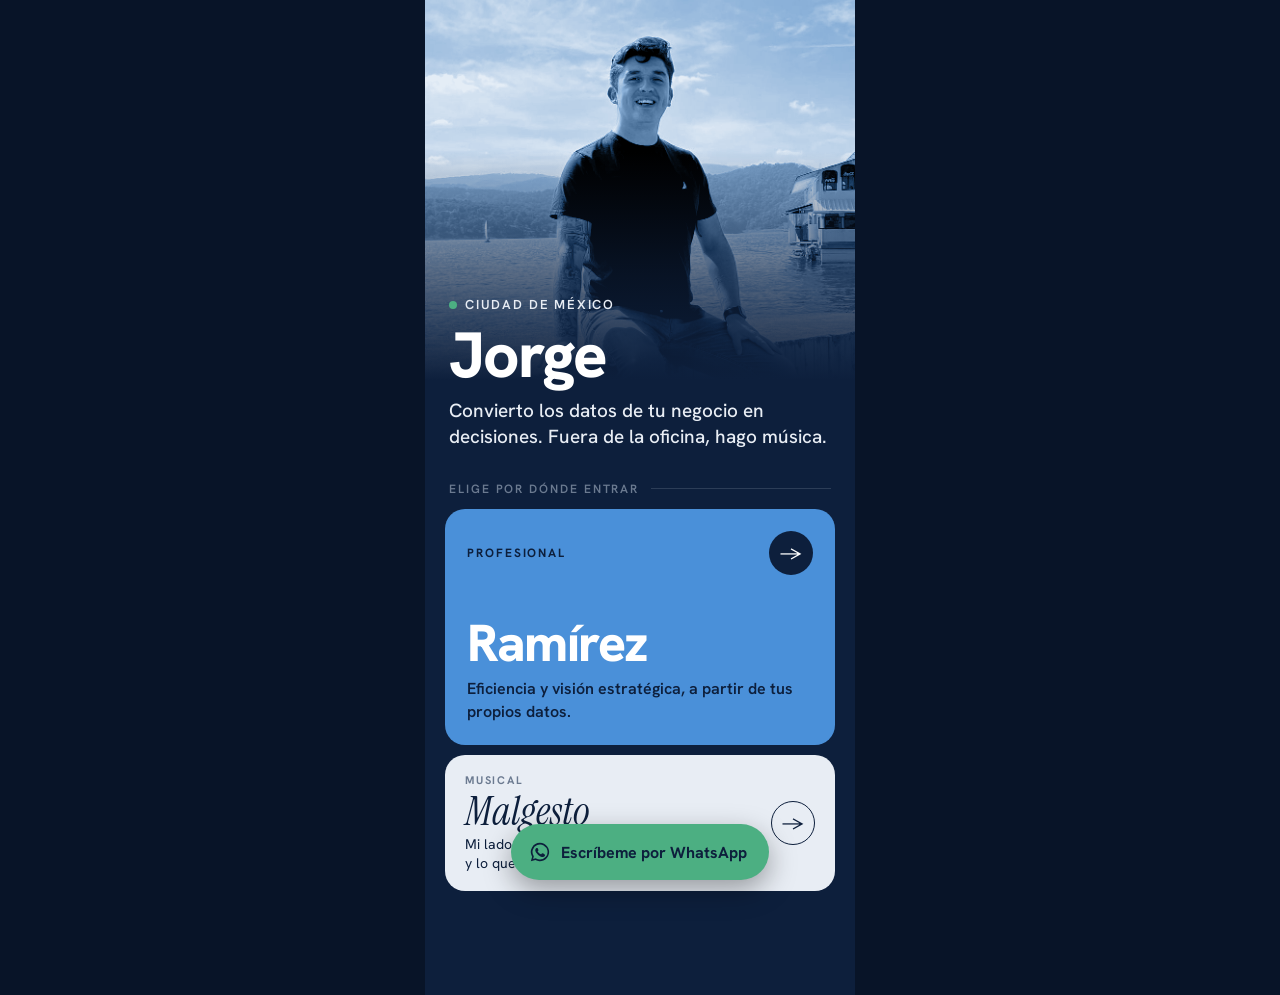
==== commit cd39f947: "Nueva portada del QR; el sitio actual pasa a /ramirez/ Portada de dos caminos (Ramírez 80% / Malgest" ====
--- a/index.html
+++ b/index.html
@@ -1,292 +1,113 @@
 <!DOCTYPE html>
-<html lang="es">
+<html lang="es-MX">
 <head>
-  <meta charset="UTF-8">
-  <meta name="viewport" content="width=device-width, initial-scale=1.0">
-  <title>Jorge Ramírez · dataDesk</title>
-  <link rel="preconnect" href="https://fonts.googleapis.com">
-  <link rel="preconnect" href="https://fonts.gstatic.com" crossorigin>
-  <link href="https://fonts.googleapis.com/css2?family=Cormorant+Garamond:ital,wght@0,300;0,400;0,500;1,300;1,400;1,500&family=DM+Sans:wght@300;400;500&display=swap" rel="stylesheet">
-  <link rel="stylesheet" href="styles.css">
-  <style>
-    :root {
-      --navy: #0d1f3c;
-      --accent: #4a90d9;
-      --green: #4caf82;
-      --white: #ffffff;
-      --gray: #6b7a90;
-      --gray-light: #e8edf4;
-      --off-white: #f0f4f8;
-      --ink: #1a2333;
-    }
+<meta charset="utf-8">
+<meta name="viewport" content="width=device-width, initial-scale=1">
+<title>Jorge Ramírez · Jorge Malgesto</title>
+<meta name="description" content="Eficiencia y visión estratégica, a partir de tus propios datos. Consultoría en inteligencia de negocios. Y música.">
+<meta name="theme-color" content="#0d1f3c">
+<meta property="og:type" content="website">
+<meta property="og:title" content="Jorge Ramírez · Jorge Malgesto">
+<meta property="og:description" content="Convierto los datos de tu negocio en decisiones. Fuera de la oficina, hago música.">
+<meta property="og:image" content="https://0datadesk.github.io/jorgeramirez/img/jorge.jpg">
+<meta property="og:url" content="https://0datadesk.github.io/jorgeramirez/">
+<meta name="twitter:card" content="summary_large_image">
+<link rel="preconnect" href="https://fonts.googleapis.com">
+<link rel="preconnect" href="https://fonts.gstatic.com" crossorigin>
+<link href="https://fonts.googleapis.com/css2?family=Hanken+Grotesk:wght@400;500;600;700;800&family=Instrument+Serif:ital@0;1&display=swap" rel="stylesheet">
+<style>
+:root{
+  --navy:#0d1f3c; --navy-deep:#081428; --accent:#4a90d9; --accent-hover:#3f82c8;
+  --green:#4caf82; --green-hover:#5cc292; --white:#ffffff; --gray:#6b7a90; --gray-light:#e8edf4;
+}
+*{box-sizing:border-box}
+html,body{margin:0;background:var(--navy-deep)}
+a{text-decoration:none;color:inherit}
+body{display:flex;justify-content:center;min-height:100vh;font-family:'Hanken Grotesk',system-ui,sans-serif;color:var(--white);-webkit-font-smoothing:antialiased}
+main{position:relative;width:100%;max-width:430px;min-height:100vh;background:var(--navy);display:flex;flex-direction:column;padding:0 0 104px;overflow:hidden}
 
-    * { box-sizing: border-box; margin: 0; padding: 0; }
+.foto{position:relative;width:100%;height:380px;flex:none}
+.foto img{position:absolute;inset:0;width:100%;height:100%;object-fit:cover;object-position:50% 12%;filter:grayscale(1) contrast(1.12) brightness(.92)}
+.foto .tinte{position:absolute;inset:0;background:var(--accent);mix-blend-mode:color;opacity:.55;pointer-events:none}
+.foto .fade{position:absolute;inset:0;pointer-events:none;background:linear-gradient(180deg,rgba(13,31,60,0) 0%,rgba(13,31,60,0) 40%,rgba(13,31,60,.6) 72%,var(--navy) 100%)}
 
-    body {
-      font-family: 'DM Sans', sans-serif;
-      background: var(--navy);
-      color: var(--white);
-      min-height: 100dvh;
-      -webkit-font-smoothing: antialiased;
-    }
+.intro{position:relative;margin-top:-84px;padding:0 24px;display:flex;flex-direction:column;gap:12px}
+.lugar{display:flex;align-items:center;gap:8px}
+.lugar i{width:8px;height:8px;border-radius:50%;background:var(--green)}
+.lugar span{font-size:13px;color:var(--gray-light);letter-spacing:.14em;text-transform:uppercase;font-weight:600}
+h1{margin:0;font-size:64px;line-height:.95;font-weight:800;letter-spacing:-.035em}
+.frase{margin:0;font-size:19px;line-height:1.4;font-weight:500;color:var(--gray-light);text-wrap:pretty}
 
-    a { color: inherit; text-decoration: none; }
+.sep{padding:30px 24px 12px;display:flex;align-items:center;gap:12px}
+.sep span{font-size:12px;letter-spacing:.16em;text-transform:uppercase;color:var(--gray);font-weight:600;white-space:nowrap}
+.sep hr{flex:1;height:1px;border:0;margin:0;background:rgba(232,237,244,.14)}
 
-    /* NAV */
-    .site-nav {
-      position: fixed;
-      top: 0; left: 0; right: 0;
-      z-index: 100;
-      display: flex;
-      justify-content: space-between;
-      align-items: center;
-      padding: 1.2rem 3rem;
-      background: rgba(13,31,60,0.97);
-      backdrop-filter: blur(8px);
-      border-bottom: 1px solid rgba(74,144,217,0.15);
-    }
+.caminos{padding:0 20px;display:flex;flex-direction:column;gap:10px}
+.ramirez{display:flex;flex-direction:column;justify-content:space-between;gap:28px;padding:22px;border-radius:20px;background:var(--accent);color:var(--white);min-height:236px;transition:background .15s}
+.ramirez:hover{background:var(--accent-hover)}
+.ramirez .fila{display:flex;justify-content:space-between;align-items:center}
+.ramirez .tag{font-size:12px;letter-spacing:.16em;text-transform:uppercase;font-weight:700;color:var(--navy)}
+.ramirez .flecha{width:44px;height:44px;border-radius:50%;background:var(--navy);color:var(--white);display:flex;align-items:center;justify-content:center;font-size:20px}
+.ramirez .cuerpo{display:flex;flex-direction:column;gap:10px}
+.ramirez .nombre{font-size:52px;line-height:.95;font-weight:800;letter-spacing:-.035em}
+.ramirez .texto{font-size:16px;line-height:1.4;color:var(--navy);font-weight:600;text-wrap:pretty}
 
-    .nav-brand {
-      font-size: 0.8rem;
-      font-weight: 600;
-      letter-spacing: 0.2em;
-      text-transform: uppercase;
-      color: var(--white);
-    }
+.malgesto{display:flex;align-items:center;justify-content:space-between;gap:16px;padding:18px 20px;border-radius:20px;background:var(--gray-light);color:var(--navy);min-height:104px;transition:background .15s}
+.malgesto:hover{background:var(--white)}
+.malgesto .col{display:flex;flex-direction:column;gap:6px}
+.malgesto .tag{font-size:11px;letter-spacing:.16em;text-transform:uppercase;font-weight:700;color:var(--gray)}
+.malgesto .nombre{font-family:'Instrument Serif',serif;font-style:italic;font-size:40px;line-height:.9;font-weight:400}
+.malgesto .texto{font-size:14px;line-height:1.35;text-wrap:pretty}
+.malgesto .flecha{flex:none;width:44px;height:44px;border-radius:50%;border:1.5px solid var(--navy);display:flex;align-items:center;justify-content:center;font-size:20px}
 
-    .nav-brand span { color: var(--accent); }
-
-    .nav-links {
-      display: flex;
-      gap: 2.5rem;
-      list-style: none;
-    }
-
-    .nav-links a {
-      font-size: 0.75rem;
-      font-weight: 500;
-      letter-spacing: 0.15em;
-      text-transform: uppercase;
-      color: rgba(255,255,255,0.6);
-      transition: color 0.2s;
-    }
-
-    .nav-links a:hover { color: var(--white); }
-
-    /* HERO */
-    .hero {
-      min-height: 100dvh;
-      display: flex;
-      flex-direction: column;
-      justify-content: flex-end;
-      padding: 9rem 5rem 5rem;
-      position: relative;
-      overflow: hidden;
-      background: var(--navy);
-    }
-
-    .hero::before {
-      content: '';
-      position: absolute;
-      inset: 0;
-      background:
-        radial-gradient(circle at 90% 10%, rgba(74,144,217,0.12) 0%, transparent 45%),
-        radial-gradient(circle at 10% 90%, rgba(76,175,130,0.08) 0%, transparent 40%);
-    }
-
-    .hero-eyebrow {
-      font-size: 0.7rem;
-      font-weight: 600;
-      letter-spacing: 0.35em;
-      text-transform: uppercase;
-      color: var(--accent);
-      margin-bottom: 1.5rem;
-      position: relative;
-    }
-
-    .hero-title {
-      font-family: 'Cormorant Garamond', serif;
-      font-size: clamp(2.8rem, 6vw, 5.5rem);
-      font-weight: 300;
-      line-height: 1.05;
-      color: var(--white);
-      max-width: 820px;
-      position: relative;
-      margin-bottom: 1.5rem;
-    }
-
-    .hero-title em {
-      font-style: italic;
-      color: var(--green);
-    }
-
-    .hero-sub {
-      font-size: 1rem;
-      font-weight: 300;
-      color: rgba(255,255,255,0.5);
-      max-width: 480px;
-      line-height: 1.7;
-      position: relative;
-      margin-bottom: 3rem;
-    }
-
-    /* NAV CARDS */
-    .nav-cards {
-      display: grid;
-      grid-template-columns: repeat(3, 1fr);
-      gap: 1px;
-      background: rgba(255,255,255,0.08);
-      border: 1px solid rgba(255,255,255,0.08);
-      position: relative;
-      max-width: 860px;
-    }
-
-    .nav-card {
-      background: var(--navy);
-      padding: 2rem 2.5rem;
-      display: flex;
-      flex-direction: column;
-      gap: 0.5rem;
-      transition: background 0.2s;
-      cursor: pointer;
-    }
-
-    .nav-card:hover {
-      background: rgba(255,255,255,0.05);
-    }
-
-    .nav-card:hover .card-arrow {
-      opacity: 1;
-      transform: translateX(4px);
-    }
-
-    .card-num {
-      font-size: 0.6rem;
-      font-weight: 700;
-      letter-spacing: 0.3em;
-      text-transform: uppercase;
-      color: rgba(74,144,217,0.5);
-    }
-
-    .card-title {
-      font-family: 'Cormorant Garamond', serif;
-      font-size: 1.5rem;
-      font-weight: 500;
-      color: var(--white);
-      line-height: 1.1;
-    }
-
-    .card-desc {
-      font-size: 0.8rem;
-      color: rgba(255,255,255,0.4);
-      line-height: 1.5;
-    }
-
-    .card-arrow {
-      font-size: 1rem;
-      color: var(--green);
-      opacity: 0;
-      transition: opacity 0.2s, transform 0.2s;
-      margin-top: 0.5rem;
-    }
-
-    /* FOOTER */
-    .footer {
-      background: rgba(0,0,0,0.3);
-      padding: 1.2rem 5rem;
-      display: flex;
-      justify-content: space-between;
-      align-items: center;
-      border-top: 1px solid rgba(255,255,255,0.06);
-      position: relative;
-    }
-
-    .footer span {
-      font-size: 0.62rem;
-      letter-spacing: 0.2em;
-      text-transform: uppercase;
-      color: rgba(255,255,255,0.2);
-    }
-
-    /* ANIMATIONS */
-    @keyframes rise {
-      from { opacity: 0; transform: translateY(16px); }
-      to   { opacity: 1; transform: translateY(0); }
-    }
-
-    .hero-eyebrow { animation: rise 0.6s ease-out 0.1s both; }
-    .hero-title   { animation: rise 0.6s ease-out 0.2s both; }
-    .hero-sub     { animation: rise 0.6s ease-out 0.3s both; }
-    .nav-cards    { animation: rise 0.6s ease-out 0.4s both; }
-
-    /* RESPONSIVE */
-    @media (max-width: 900px) {
-      .site-nav { padding: 1rem 1.5rem; }
-      .hero { padding: 7rem 2rem 3.5rem; }
-      .nav-cards { grid-template-columns: 1fr; max-width: 100%; }
-      .footer { padding: 1.2rem 2rem; flex-direction: column; gap: 0.4rem; }
-    }
-
-    @media (max-width: 560px) {
-      .hero { padding: 5.5rem 1.25rem 2.5rem; }
-      .nav-card { padding: 1.5rem; }
-    }
-  </style>
+.wa{position:fixed;bottom:20px;left:50%;transform:translateX(-50%);white-space:nowrap;z-index:10;display:flex;align-items:center;gap:10px;height:56px;padding:0 22px 0 18px;border-radius:28px;background:var(--green);color:var(--navy);font-weight:700;font-size:16px;box-shadow:0 10px 28px rgba(0,0,0,.35);transition:background .15s}
+.wa:hover{background:var(--green-hover)}
+.wa svg{fill:var(--navy)}
+a:focus-visible{outline:3px solid var(--white);outline-offset:3px}
+</style>
 </head>
 <body>
+<main>
+  <div class="foto">
+    <img src="img/jorge.jpg" alt="Jorge sentado junto a un lago, sonriendo" width="892" height="892">
+    <div class="tinte"></div>
+    <div class="fade"></div>
+  </div>
 
-  <nav class="site-nav">
-    <span class="nav-brand">Jorge Ramírez <span>by dataDesk</span></span>
-    <ul class="nav-links">
-      <li><a href="restaurantes.html">Restaurantes</a></li>
-      <li><a href="jorgeramirez/index.html">Mi trabajo</a></li>
-      <li><a href="acerca.html">Acerca de mí</a></li>
-    </ul>
-  </nav>
-
-  <section class="hero">
-    <span class="hero-eyebrow">dataDesk · Inteligencia de negocio · CDMX</span>
-    <h1 class="hero-title">
-      Tu negocio ya<br>
-      genera datos.<br>
-      <em>Yo los convierto<br>en decisiones.</em>
-    </h1>
-    <p class="hero-sub">Construyo sistemas de inteligencia de negocio a la medida de tu operación — sin consultorías infladas ni software que nadie usa.</p>
-
-    <div class="nav-cards">
-      <a href="jorgeramirez/index.html" class="nav-card">
-        <span class="card-num">01</span>
-        <div class="card-title">Mi trabajo</div>
-        <p class="card-desc">Servicios, proceso y trayectoria.</p>
-        <span class="card-arrow">→</span>
-      </a>
-      <a href="restaurantes.html" class="nav-card">
-        <span class="card-num">02</span>
-        <div class="card-title">Restaurantes</div>
-        <p class="card-desc">Inteligencia de negocio para la industria restaurantera.</p>
-        <span class="card-arrow">→</span>
-      </a>
-      <a href="acerca.html" class="nav-card">
-        <span class="card-num">03</span>
-        <div class="card-title">Acerca de mí</div>
-        <p class="card-desc">Ramírez y Malgesto. La misma persona.</p>
-        <span class="card-arrow">→</span>
-      </a>
-    </div>
+  <section class="intro">
+    <div class="lugar"><i></i><span>Ciudad de México</span></div>
+    <h1>Jorge</h1>
+    <p class="frase">Convierto los datos de tu negocio en decisiones. Fuera de la oficina, hago música.</p>
   </section>
 
-  <footer class="footer">
-    <span>Jorge Ramírez · dataDesk · 2026</span>
-    <span>Convierte datos en decisiones</span>
-  </footer>
+  <div class="sep"><span>Elige por dónde entrar</span><hr></div>
 
-  <a href="https://wa.me/525543183792" class="wa-float" target="_blank" aria-label="WhatsApp">
-    <svg viewBox="0 0 24 24" xmlns="http://www.w3.org/2000/svg">
-      <path d="M17.472 14.382c-.297-.149-1.758-.867-2.03-.967-.273-.099-.471-.148-.67.15-.197.297-.767.966-.94 1.164-.173.199-.347.223-.644.075-.297-.15-1.255-.463-2.39-1.475-.883-.788-1.48-1.761-1.653-2.059-.173-.297-.018-.458.13-.606.134-.133.298-.347.446-.52.149-.174.198-.298.298-.497.099-.198.05-.371-.025-.52-.075-.149-.669-1.612-.916-2.207-.242-.579-.487-.5-.669-.51-.173-.008-.371-.01-.57-.01-.198 0-.52.074-.792.372-.272.297-1.04 1.016-1.04 2.479 0 1.462 1.065 2.875 1.213 3.074.149.198 2.096 3.2 5.077 4.487.709.306 1.262.489 1.694.625.712.227 1.36.195 1.871.118.571-.085 1.758-.719 2.006-1.413.248-.694.248-1.289.173-1.413-.074-.124-.272-.198-.57-.347z"/>
-      <path d="M12 0C5.373 0 0 5.373 0 12c0 2.124.558 4.122 1.535 5.854L.057 23.215a.75.75 0 0 0 .921.921l5.361-1.478A11.945 11.945 0 0 0 12 24c6.627 0 12-5.373 12-12S18.627 0 12 0zm0 21.75a9.714 9.714 0 0 1-5.003-1.384l-.36-.214-3.733 1.028 1.028-3.733-.214-.36A9.714 9.714 0 0 1 2.25 12C2.25 6.615 6.615 2.25 12 2.25S21.75 6.615 21.75 12 17.385 21.75 12 21.75z"/>
-    </svg>
+  <section class="caminos">
+    <a class="ramirez" href="ramirez/">
+      <div class="fila">
+        <span class="tag">Profesional</span>
+        <span class="flecha" aria-hidden="true">→</span>
+      </div>
+      <div class="cuerpo">
+        <span class="nombre">Ramírez</span>
+        <span class="texto">Eficiencia y visión estratégica, a partir de tus propios datos.</span>
+      </div>
+    </a>
+
+    <a class="malgesto" href="https://0datadesk.github.io/jorge-malgesto/">
+      <div class="col">
+        <span class="tag">Musical</span>
+        <span class="nombre">Malgesto</span>
+        <span class="texto">Mi lado musical: lo que toco, lo que aprendo y lo que comparto.</span>
+      </div>
+      <span class="flecha" aria-hidden="true">→</span>
+    </a>
+  </section>
+
+  <a class="wa" href="https://wa.me/525543183792?text=Hola%20Jorge%2C%20vi%20tu%20tarjeta" aria-label="Escríbeme por WhatsApp">
+    <svg width="22" height="22" viewBox="0 0 24 24" aria-hidden="true"><path d="M12 2a10 10 0 0 0-8.6 15.1L2 22l5-1.3A10 10 0 1 0 12 2zm0 18.2c-1.5 0-3-.4-4.2-1.2l-.3-.2-3 .8.8-2.9-.2-.3A8.2 8.2 0 1 1 12 20.2zm4.5-6.1c-.2-.1-1.5-.7-1.7-.8-.2-.1-.4-.1-.6.1l-.8 1c-.1.2-.3.2-.5.1a6.7 6.7 0 0 1-3.3-2.9c-.3-.4.2-.4.7-1.4.1-.2 0-.3 0-.4l-.8-1.8c-.2-.5-.4-.4-.6-.4h-.5a1 1 0 0 0-.7.3 3 3 0 0 0-.9 2.2 5.2 5.2 0 0 0 1.1 2.7 11.8 11.8 0 0 0 4.5 4c1.7.7 2.3.8 3.2.6.5-.1 1.5-.6 1.7-1.2.2-.6.2-1.1.2-1.2-.1-.1-.3-.2-.5-.3z"/></svg>
+    <span>Escríbeme por WhatsApp</span>
   </a>
-
-  <script src="script.js"></script>
+</main>
 </body>
 </html>
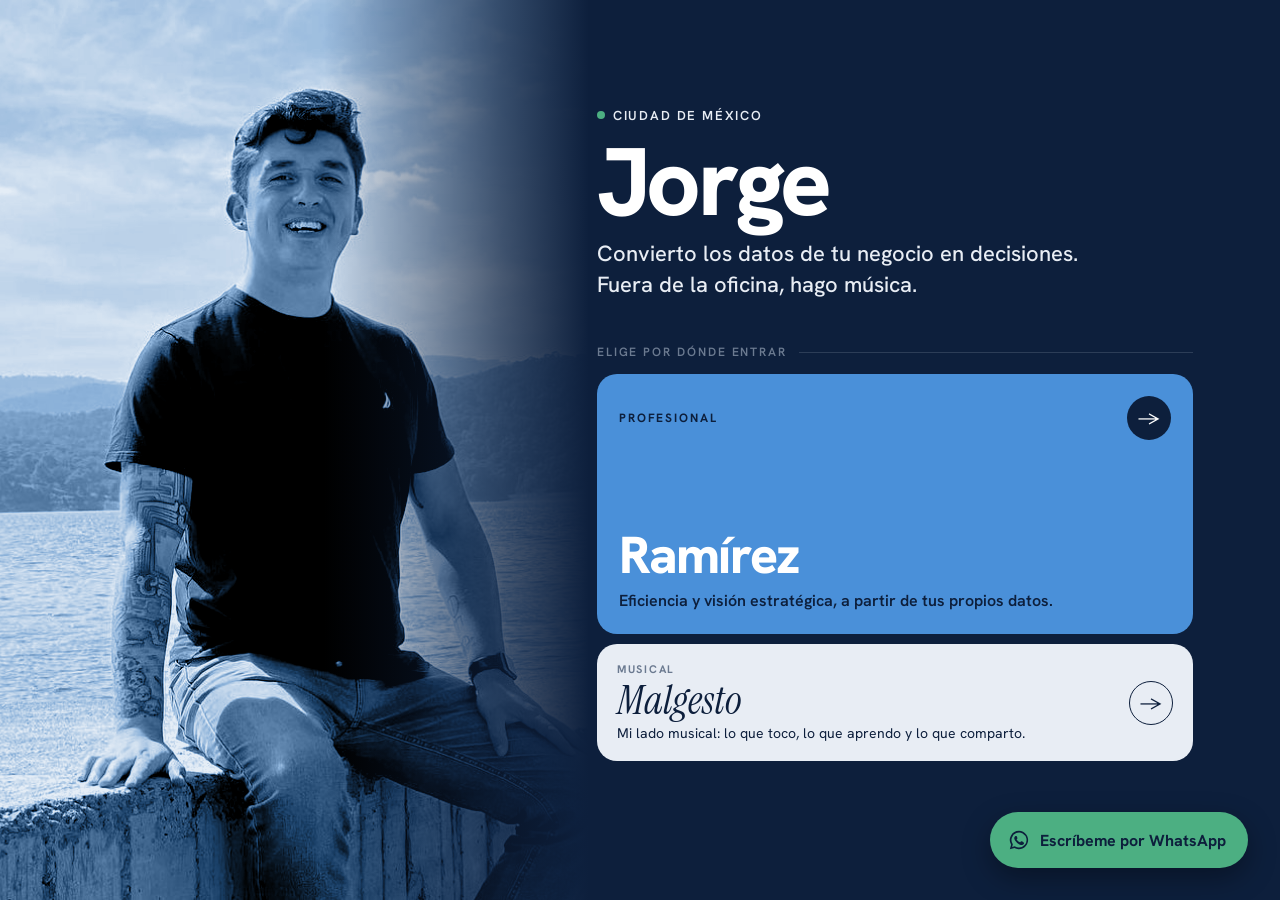
==== commit c9b8826f: "Portada: versión de escritorio (foto a la izquierda, contenido a la derecha) El celular queda idénti" ====
--- a/index.html
+++ b/index.html
@@ -63,6 +63,22 @@
 .wa{position:fixed;bottom:20px;left:50%;transform:translateX(-50%);white-space:nowrap;z-index:10;display:flex;align-items:center;gap:10px;height:56px;padding:0 22px 0 18px;border-radius:28px;background:var(--green);color:var(--navy);font-weight:700;font-size:16px;box-shadow:0 10px 28px rgba(0,0,0,.35);transition:background .15s}
 .wa:hover{background:var(--green-hover)}
 .wa svg{fill:var(--navy)}
+
+.contenido{display:contents}
+@media (min-width:900px){
+  main{max-width:none;flex-direction:row;padding:0;min-height:100vh;background:var(--navy)}
+  .foto{width:46%;height:auto;min-height:100vh;align-self:stretch}
+  .foto img{object-position:50% 18%}
+  .foto .fade{background:linear-gradient(90deg,rgba(13,31,60,0) 55%,rgba(13,31,60,.7) 85%,var(--navy) 100%)}
+  .contenido{display:flex;flex-direction:column;justify-content:center;flex:1;max-width:660px;padding:64px 56px 96px 8px}
+  .intro{margin-top:0;padding:0}
+  h1{font-size:96px}
+  .frase{font-size:22px;max-width:520px}
+  .sep{padding:44px 0 14px}
+  .caminos{padding:0}
+  .ramirez{min-height:260px}
+  .wa{left:auto;right:32px;bottom:32px;transform:none}
+}
 a:focus-visible{outline:3px solid var(--white);outline-offset:3px}
 </style>
 </head>
@@ -74,6 +90,7 @@
     <div class="fade"></div>
   </div>
 
+  <div class="contenido">
   <section class="intro">
     <div class="lugar"><i></i><span>Ciudad de México</span></div>
     <h1>Jorge</h1>
@@ -103,6 +120,7 @@
       <span class="flecha" aria-hidden="true">→</span>
     </a>
   </section>
+  </div>
 
   <a class="wa" href="https://wa.me/525543183792?text=Hola%20Jorge%2C%20vi%20tu%20tarjeta" aria-label="Escríbeme por WhatsApp">
     <svg width="22" height="22" viewBox="0 0 24 24" aria-hidden="true"><path d="M12 2a10 10 0 0 0-8.6 15.1L2 22l5-1.3A10 10 0 1 0 12 2zm0 18.2c-1.5 0-3-.4-4.2-1.2l-.3-.2-3 .8.8-2.9-.2-.3A8.2 8.2 0 1 1 12 20.2zm4.5-6.1c-.2-.1-1.5-.7-1.7-.8-.2-.1-.4-.1-.6.1l-.8 1c-.1.2-.3.2-.5.1a6.7 6.7 0 0 1-3.3-2.9c-.3-.4.2-.4.7-1.4.1-.2 0-.3 0-.4l-.8-1.8c-.2-.5-.4-.4-.6-.4h-.5a1 1 0 0 0-.7.3 3 3 0 0 0-.9 2.2 5.2 5.2 0 0 0 1.1 2.7 11.8 11.8 0 0 0 4.5 4c1.7.7 2.3.8 3.2.6.5-.1 1.5-.6 1.7-1.2.2-.6.2-1.1.2-1.2-.1-.1-.3-.2-.5-.3z"/></svg>
